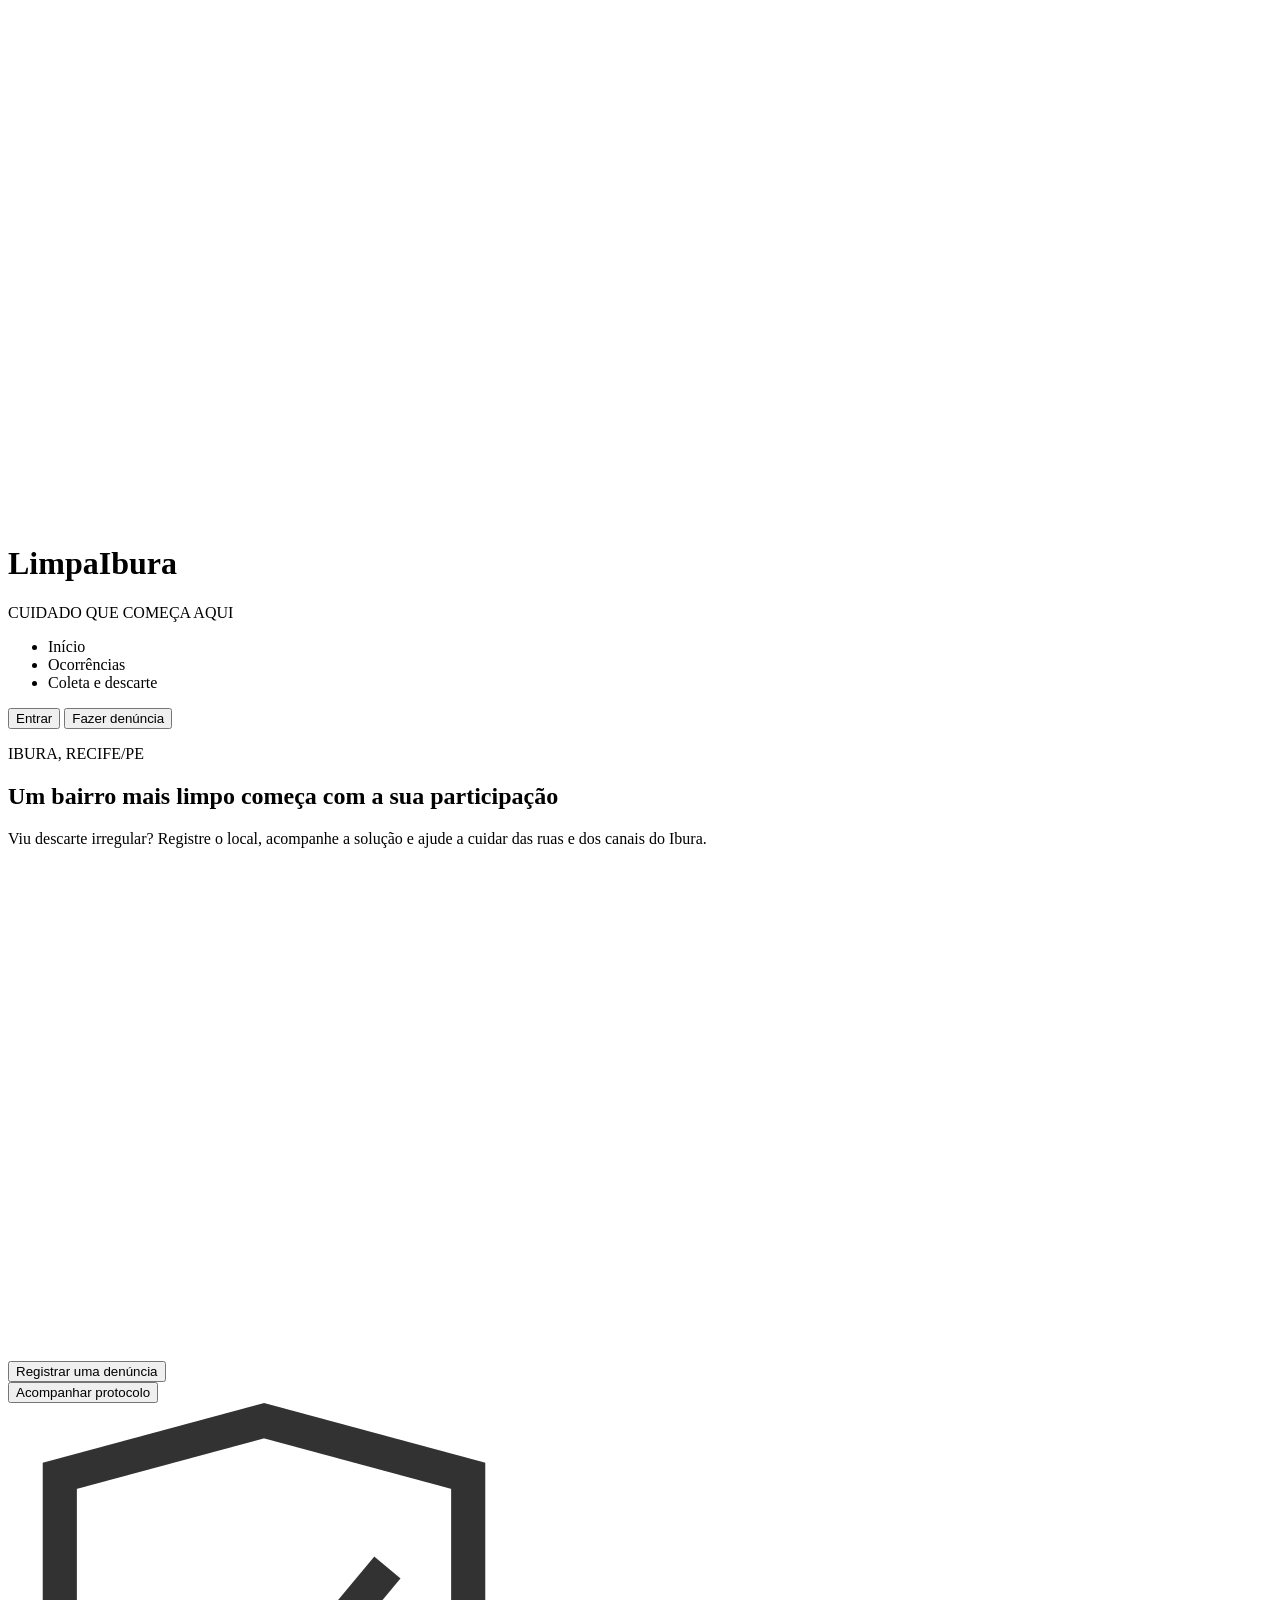
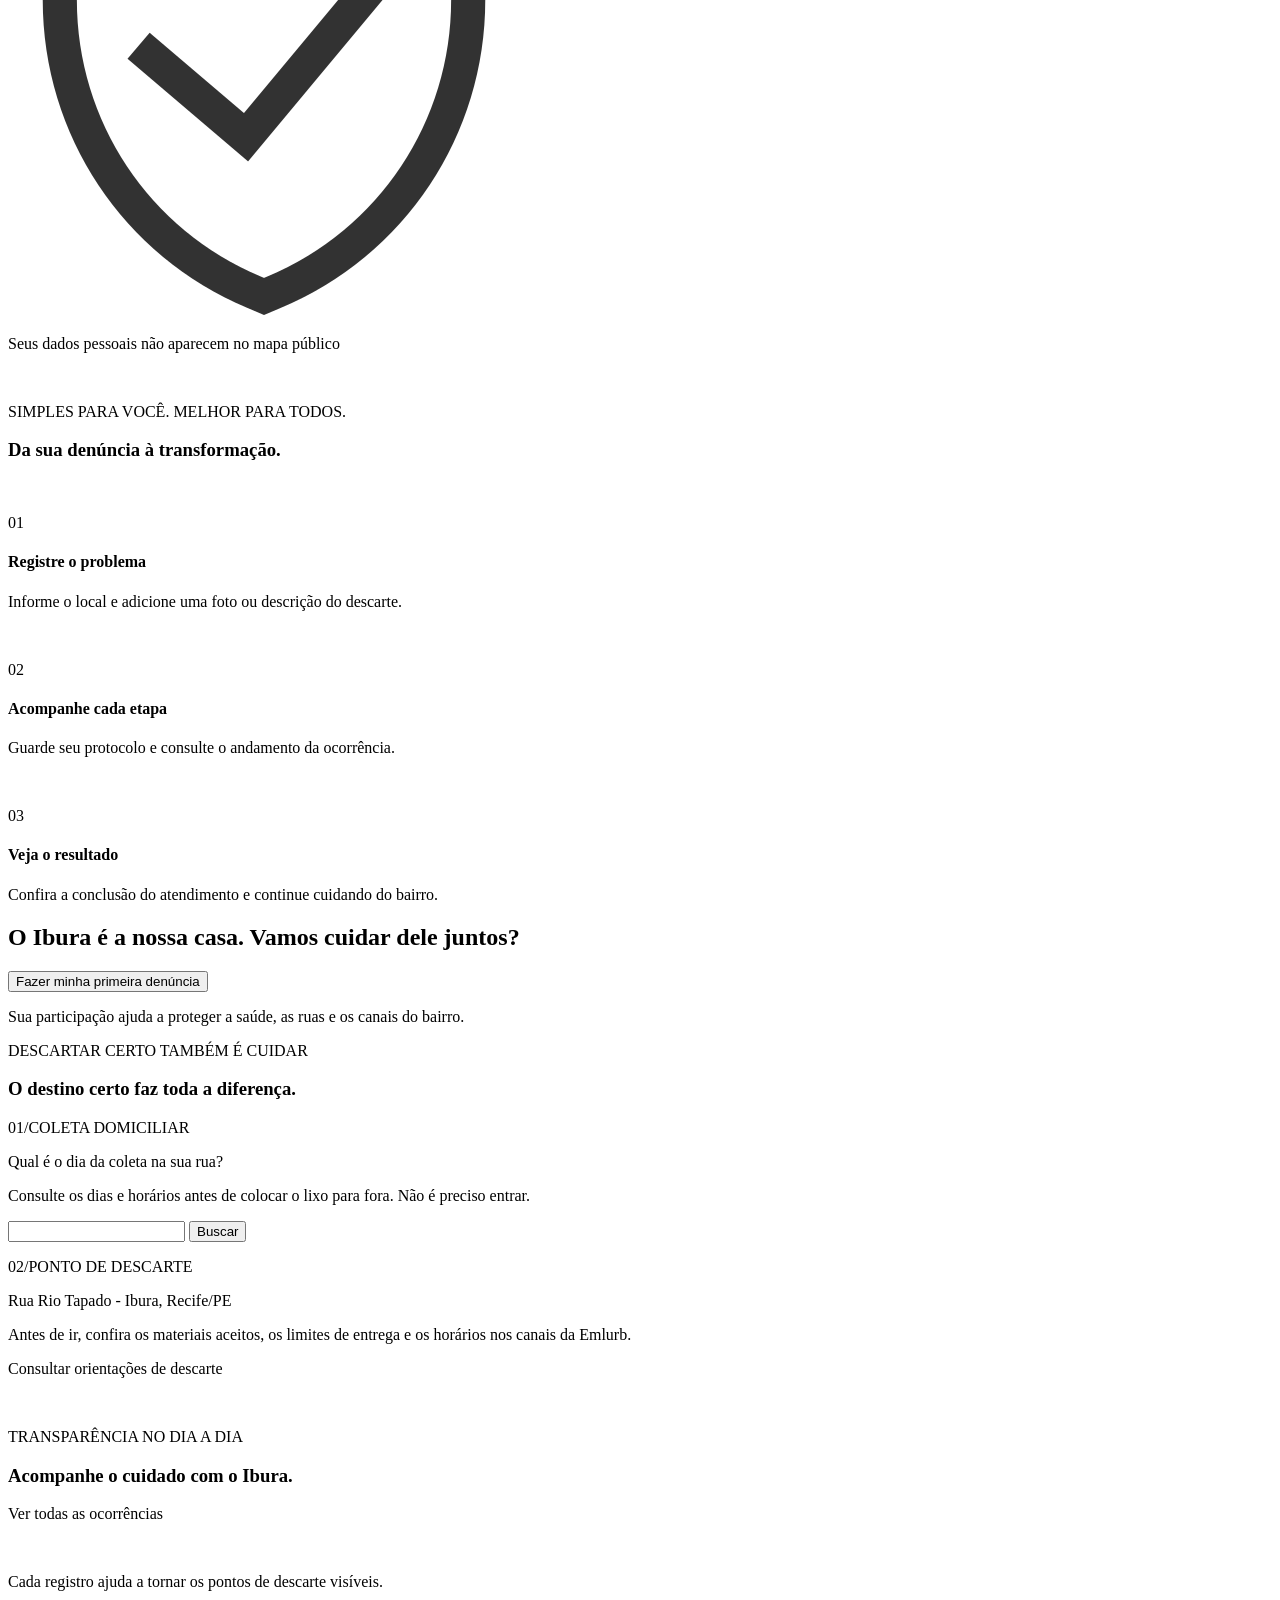
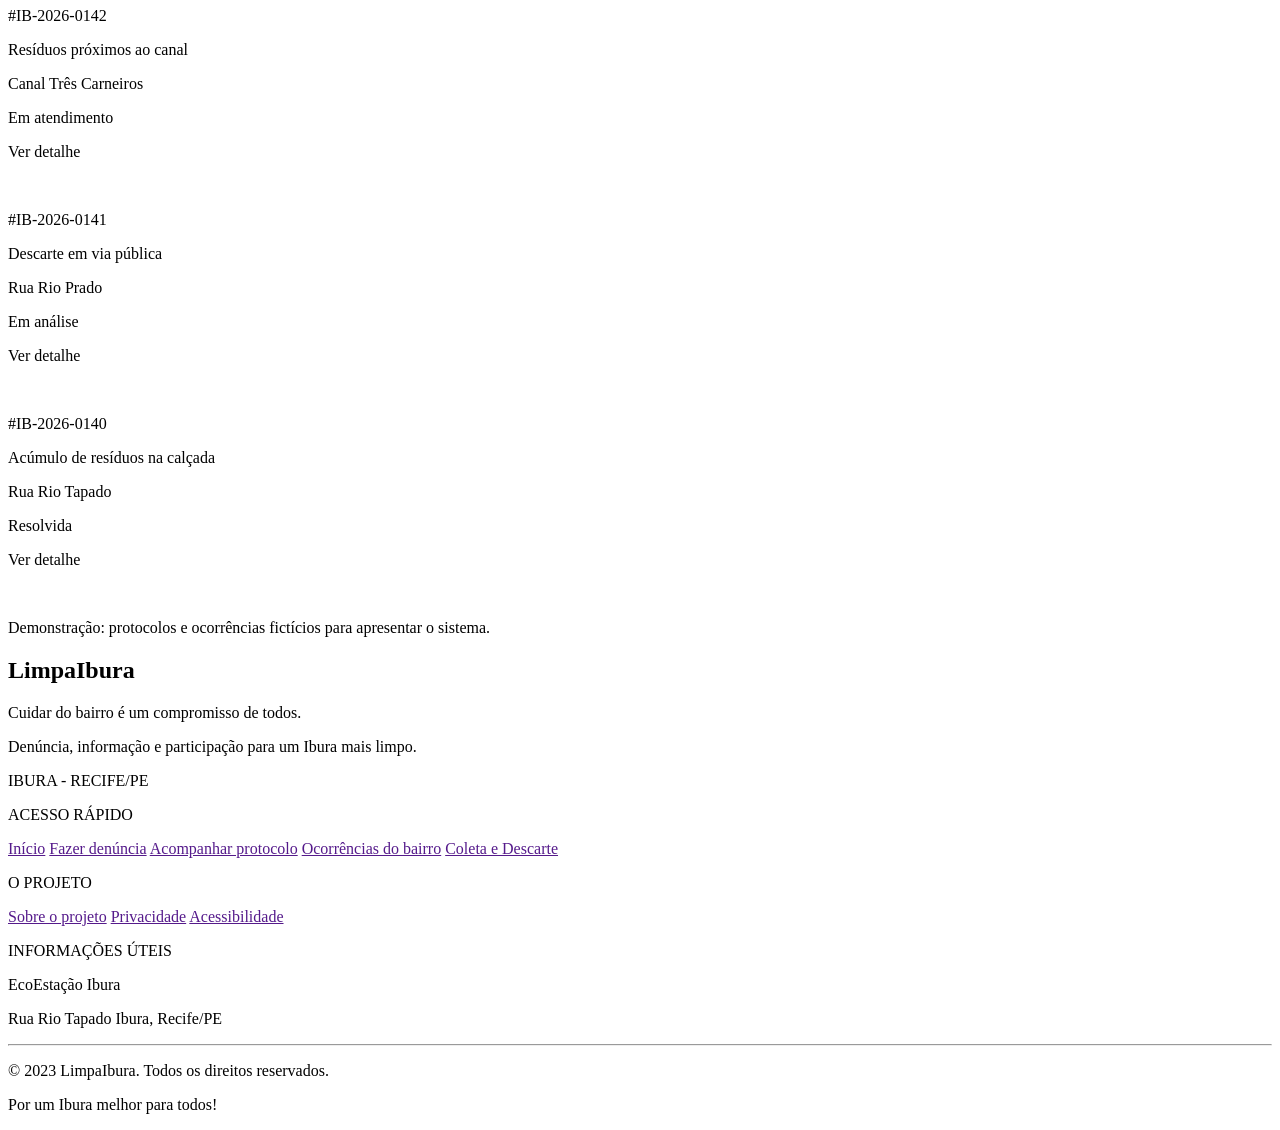
==== LINGUAGEM DE MARCAÇÂO E FORMATAÇÃO/index.html @ 53f588e0 "estrutura completa no html" ====
<!DOCTYPE html>
<html lang="pt-br">
<head>
    <meta charset="UTF-8">
    <meta name="viewport" content="width=device-width, initial-scale=1.0">
    <title>Document</title>
</head>
<body>
    <header>
        <div class="g-01_header">
            <div class="g-01_header-icon">
                <img src="img/icon_local.png">
            </div>
            <div class="g-01_header-text">
                <h1>LimpaIbura</h1>
                <p>CUIDADO QUE COMEÇA AQUI</p>
            </div>
        </div>

        <nav>
            <ul class="g-02_header">
                <li class="g-02_header-navegacao"><a href="index.html"></a>Início</li>
                <li class="g-02_header-navegacao"><a href="ocorrencias.html"></a>Ocorrências</li>
                <li class="g-02_header-navegacao"><a href="coleta_e_descarte.html"></a>Coleta e descarte</li>
            </ul>
        </nav>

        <div class="g-03_header-botao">
            <button class="g-03_header-botao-entrar" type="button">Entrar</button>
            <button class="g-03_header-botao-fazerdenuncia" type="button">Fazer denúncia</button>
        </div>
    </header>

    <main>
        <section>
            <div>
                <p>IBURA, RECIFE/PE</p>
                <h1>Um bairro mais limpo começa com a sua participação</h1>
                <p>Viu descarte irregular? Registre o local, acompanhe a solução e ajude a cuidar das ruas e dos canais do Ibura.</p>
                <div>
                    <div>
                        <button type="button">Registrar uma denúncia</button>
                        <img src="img/icon_seta-direita.png">
                    </div>
                    <button type="button">Acompanhar protocolo</button>
                </div>
                <div>
                    <img src="img/icon_seguranca.png">
                    <p>Seus dados pessoais não aparecem no mapa público</p>
                </div>
            </div>
            <img src="" alt="">
        </section>

        <section>
            <p>SIMPLES PARA VOCÊ. MELHOR PARA TODOS.</p>
            <h3>Da sua denúncia à transformação.</h3>
            <div>
                <div>
                    <div>
                        <div><img src="" ></div>
                        <p>01</p>
                    </div>
                    <h4>Registre o problema</h4>
                    <p>Informe o local e adicione uma foto ou descrição do descarte.</p>
                </div>
                <div>
                    <div>
                        <div><img src="" ></div>
                        <p>02</p>
                    </div>
                    <h4>Acompanhe cada etapa</h4>
                    <p>Guarde seu protocolo e consulte o andamento da ocorrência.</p>
                </div>
                <div>
                    <div>
                        <div><img src="" ></div>
                        <p>03</p>
                    </div>
                    <h4>Veja o resultado</h4>
                    <p>Confira a conclusão do atendimento e continue cuidando do bairro.</p>
                </div>
            </div>
        </section>

        <section>
            <div>
                <h1>O Ibura é a nossa casa. Vamos cuidar dele juntos?</h1>
                <div>
                    <button type="button">Fazer minha primeira denúncia</button>
                    <img src="">
                </div>
            </div>
            <p>Sua participação ajuda a proteger a saúde, as ruas e os canais do bairro.</p>
        </section>

        <section>
            <p>DESCARTAR CERTO TAMBÉM É CUIDAR</p>
            <h3>O destino certo faz toda a diferença.</h3>
            <div>
                <div>
                    <p>01/COLETA DOMICILIAR</p>
                    <p>Qual é o dia da coleta na sua rua?</p>
                    <p>Consulte os dias e horários antes de colocar o lixo para fora. Não é preciso entrar.</p>
                    <div>
                        <input type="search">
                        <button type="button">Buscar</button>
                    </div>
                </div>
                <div>
                    <p>02/PONTO DE DESCARTE</p>
                    <p>Rua Rio Tapado - Ibura, Recife/PE</p>
                    <p>Antes de ir, confira os materiais aceitos, os limites de entrega e os horários nos canais da Emlurb.</p>
                    <div>
                        <p>Consultar orientações de descarte</p>
                        <img src="">
                    </div>
                </div>
            </div>
        </section>

        <section>
            <p>TRANSPARÊNCIA NO DIA A DIA</p>
            <div>
                <h3>Acompanhe o cuidado com o Ibura.</h3>
                <div>
                    <p>Ver todas as ocorrências</p>
                    <img src="">
                </div>
            </div>
            <p>Cada registro ajuda a tornar os pontos de descarte visíveis.</p>
            <div>
                <p>#IB-2026-0142</p>
                <p>Resíduos próximos ao canal</p>
                <p>Canal Três Carneiros</p>
                <div>
                    <p>Em atendimento</p>
                    <div>
                        <p>Ver detalhe</p>
                        <img src="">
                    </div>
                </div>
            </div>
            <div>
                <p>#IB-2026-0141</p>
                <p>Descarte em via pública</p>
                <p>Rua Rio Prado</p>
                <div>
                    <p>Em análise</p>
                    <div>
                        <p>Ver detalhe</p>
                        <img src="">
                    </div>
                </div>
            </div>
            <div>
                <p>#IB-2026-0140</p>
                <p>Acúmulo de resíduos na calçada</p>
                <p>Rua Rio Tapado</p>
                <div>
                    <p>Resolvida</p>
                    <div>
                        <p>Ver detalhe</p>
                        <img src="">
                    </div>
                </div>
            </div>
            <p>Demonstração: protocolos e ocorrências fictícios para apresentar o sistema.</p>
        </section>

    </main>

    <footer>
        <div>
            <div>
                <h2>LimpaIbura</h2>
                <p>Cuidar do bairro é um compromisso de todos.</p>
                <p>Denúncia, informação e participação para um Ibura mais limpo.</p>
                <p>IBURA - RECIFE/PE</p>
            </div>
            <div>
                <p>ACESSO RÁPIDO</p>
                <a href="">Início</a>
                <a href="">Fazer denúncia</a>
                <a href="">Acompanhar protocolo</a>
                <a href="">Ocorrências do bairro</a>
                <a href="">Coleta e Descarte</a>
            </div>
            <div>
                <p>O PROJETO</p>
                <a href="">Sobre o projeto</a>
                <a href="">Privacidade</a>
                <a href="">Acessibilidade</a>
            </div>
            <div>
                <p>INFORMAÇÕES ÚTEIS</p>
                <p>EcoEstação Ibura</p>
                <p>Rua Rio Tapado Ibura, Recife/PE</p>
            </div>
        </div>
        <hr>
        <div>
            <p>&copy; 2023 LimpaIbura. Todos os direitos reservados.</p>
            <p>Por um Ibura melhor para todos!</p>
        </div>
    </footer>
</body>
</html>
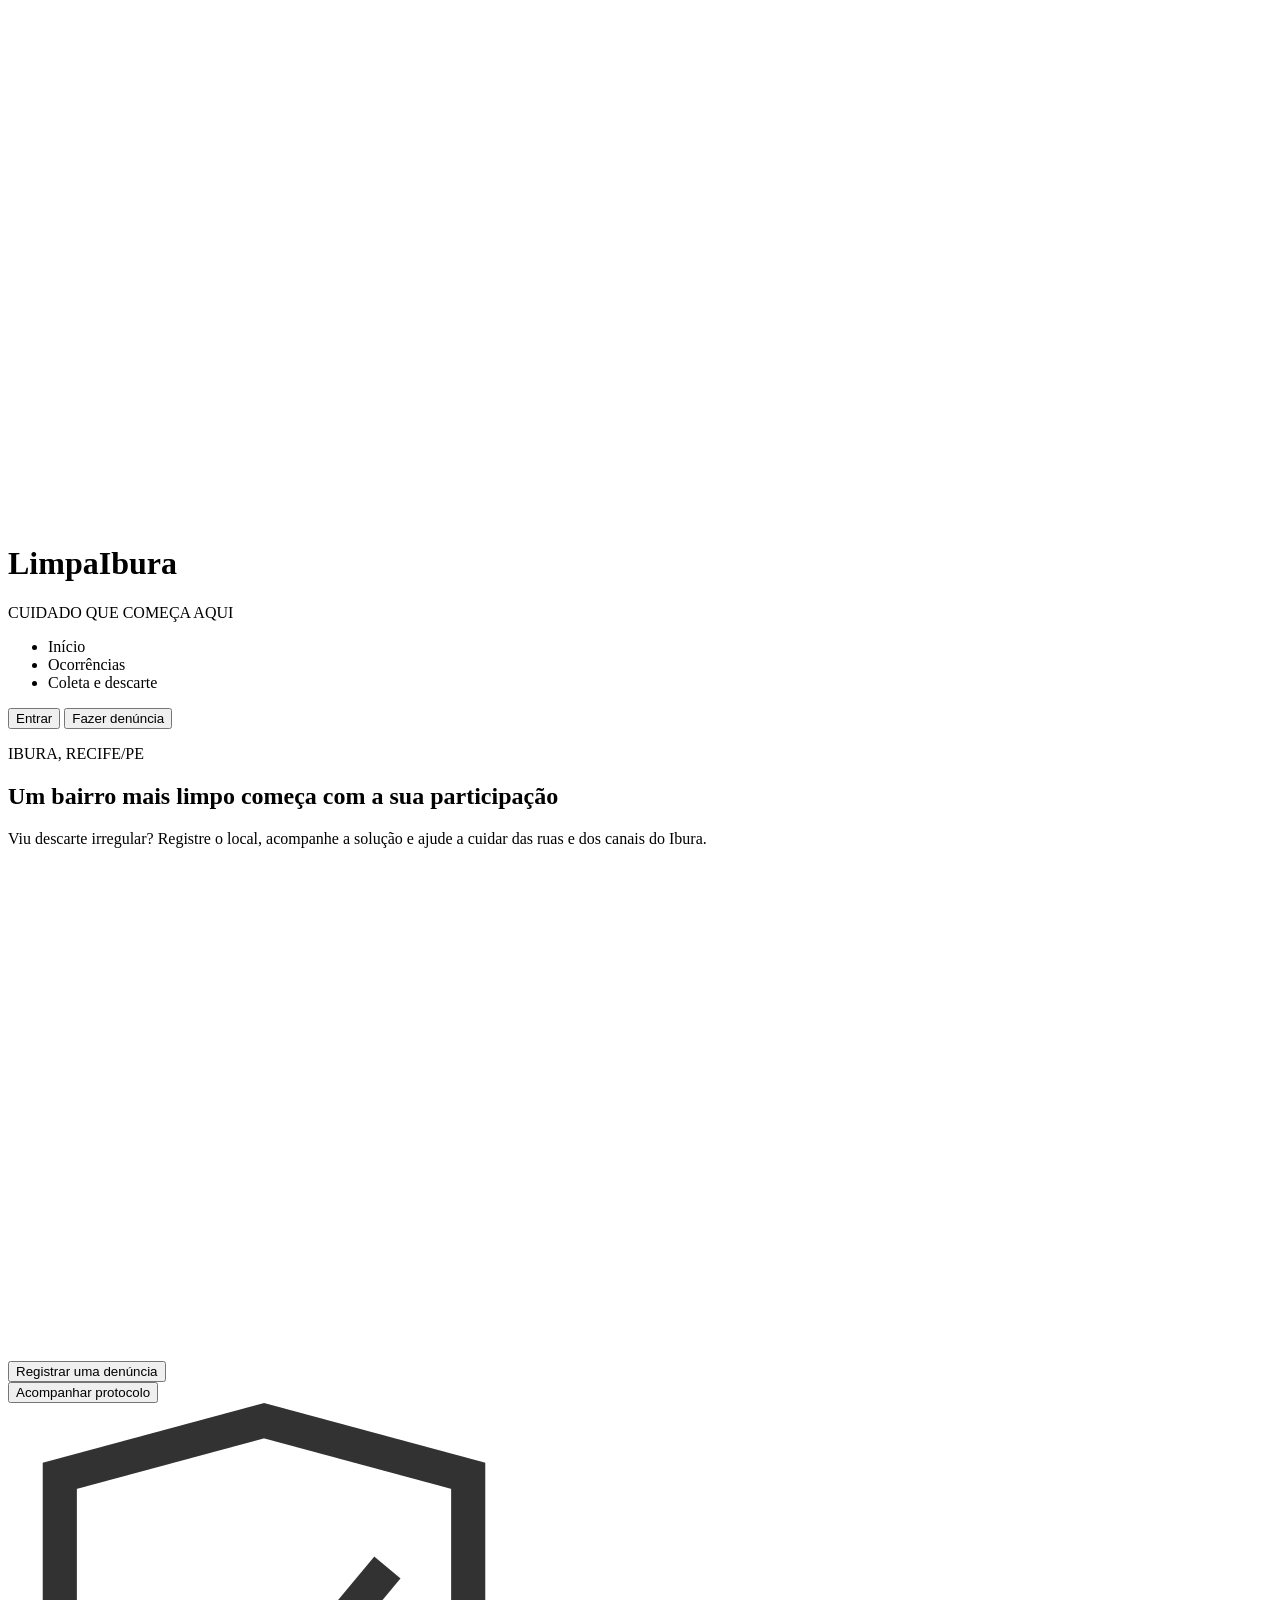
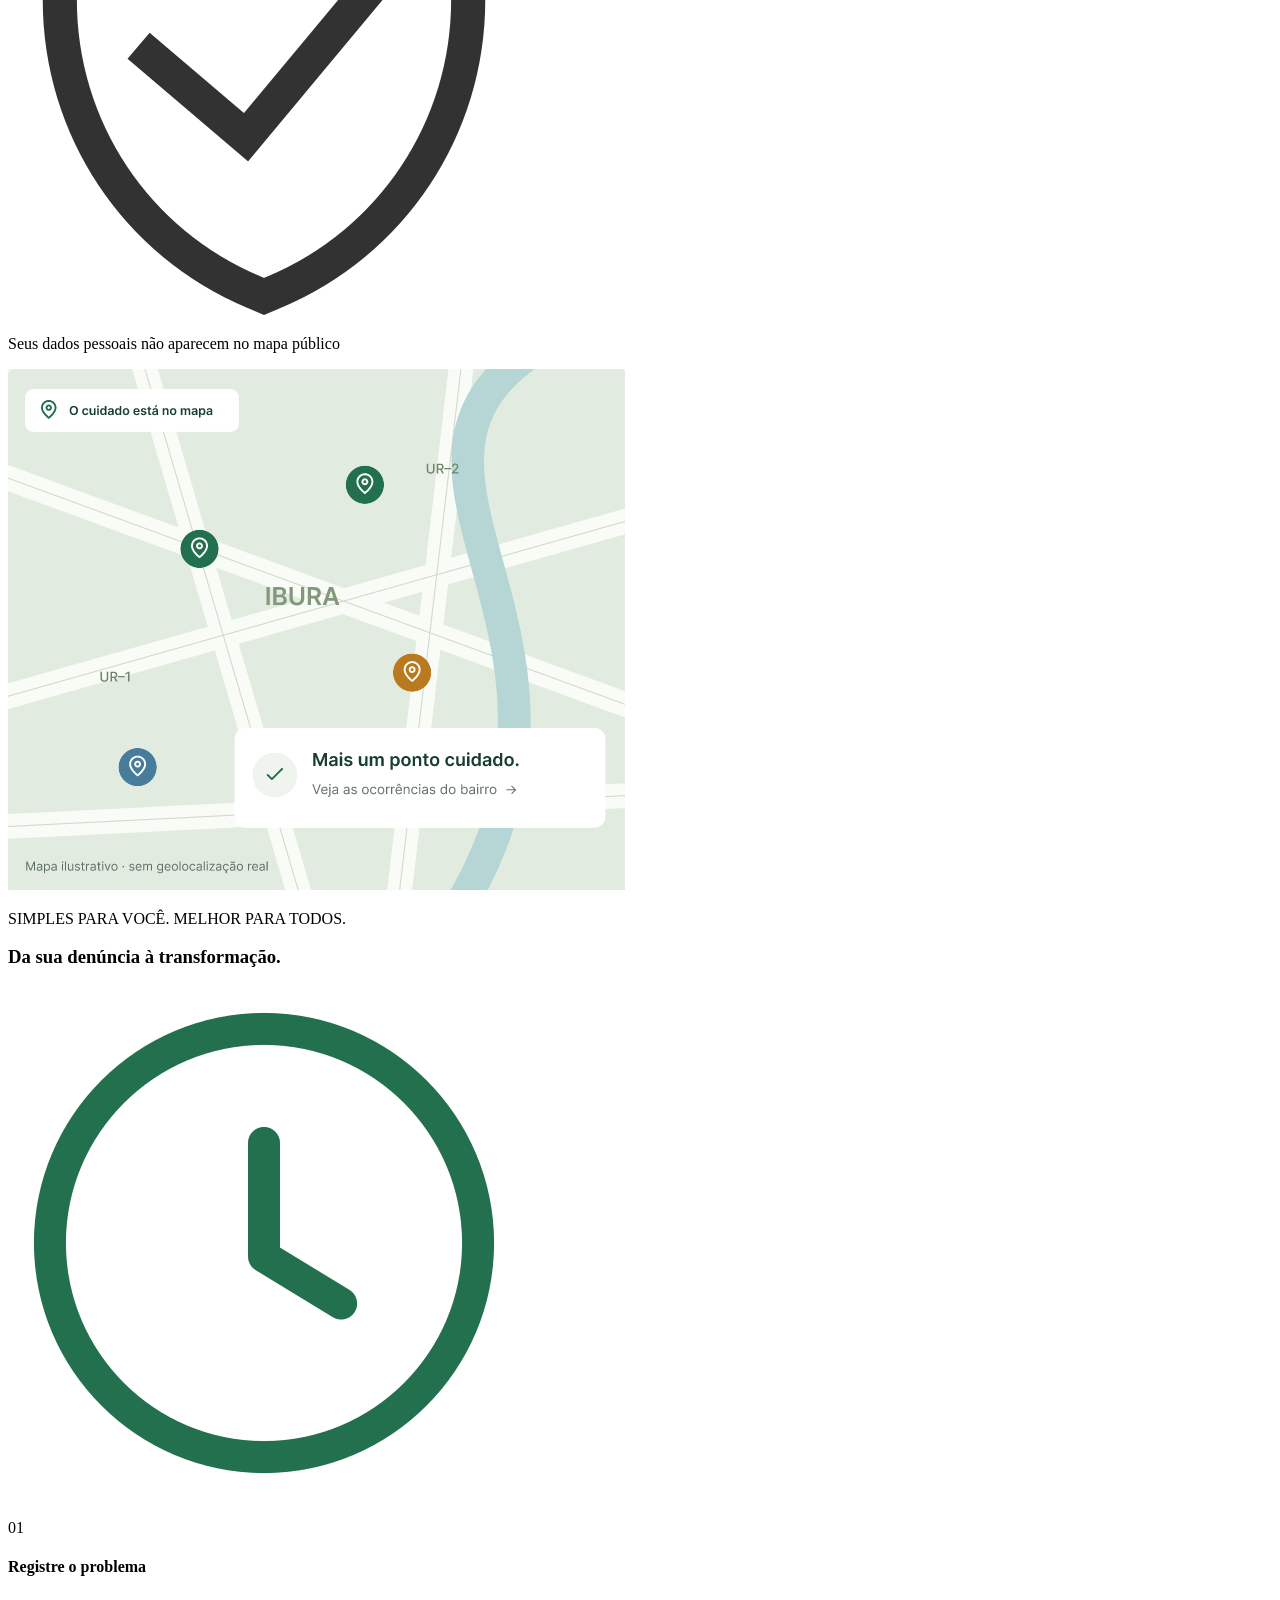
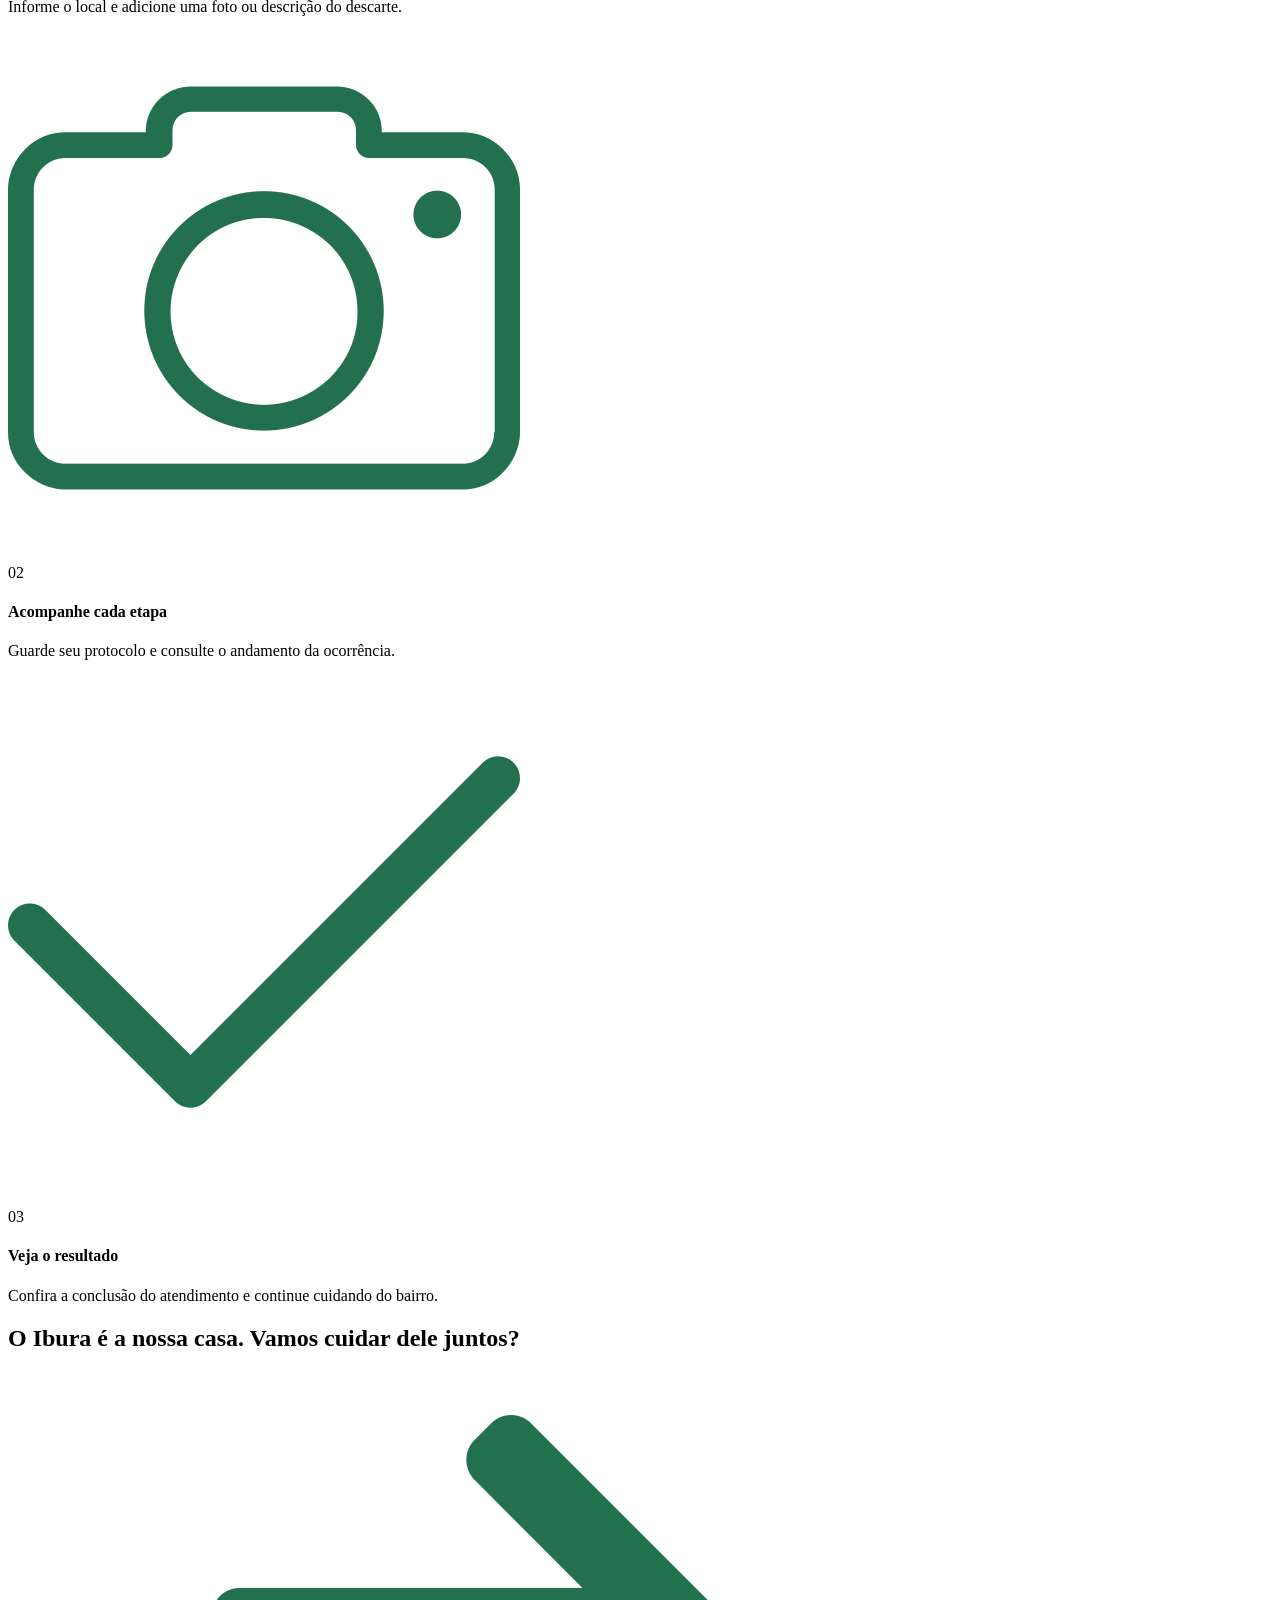
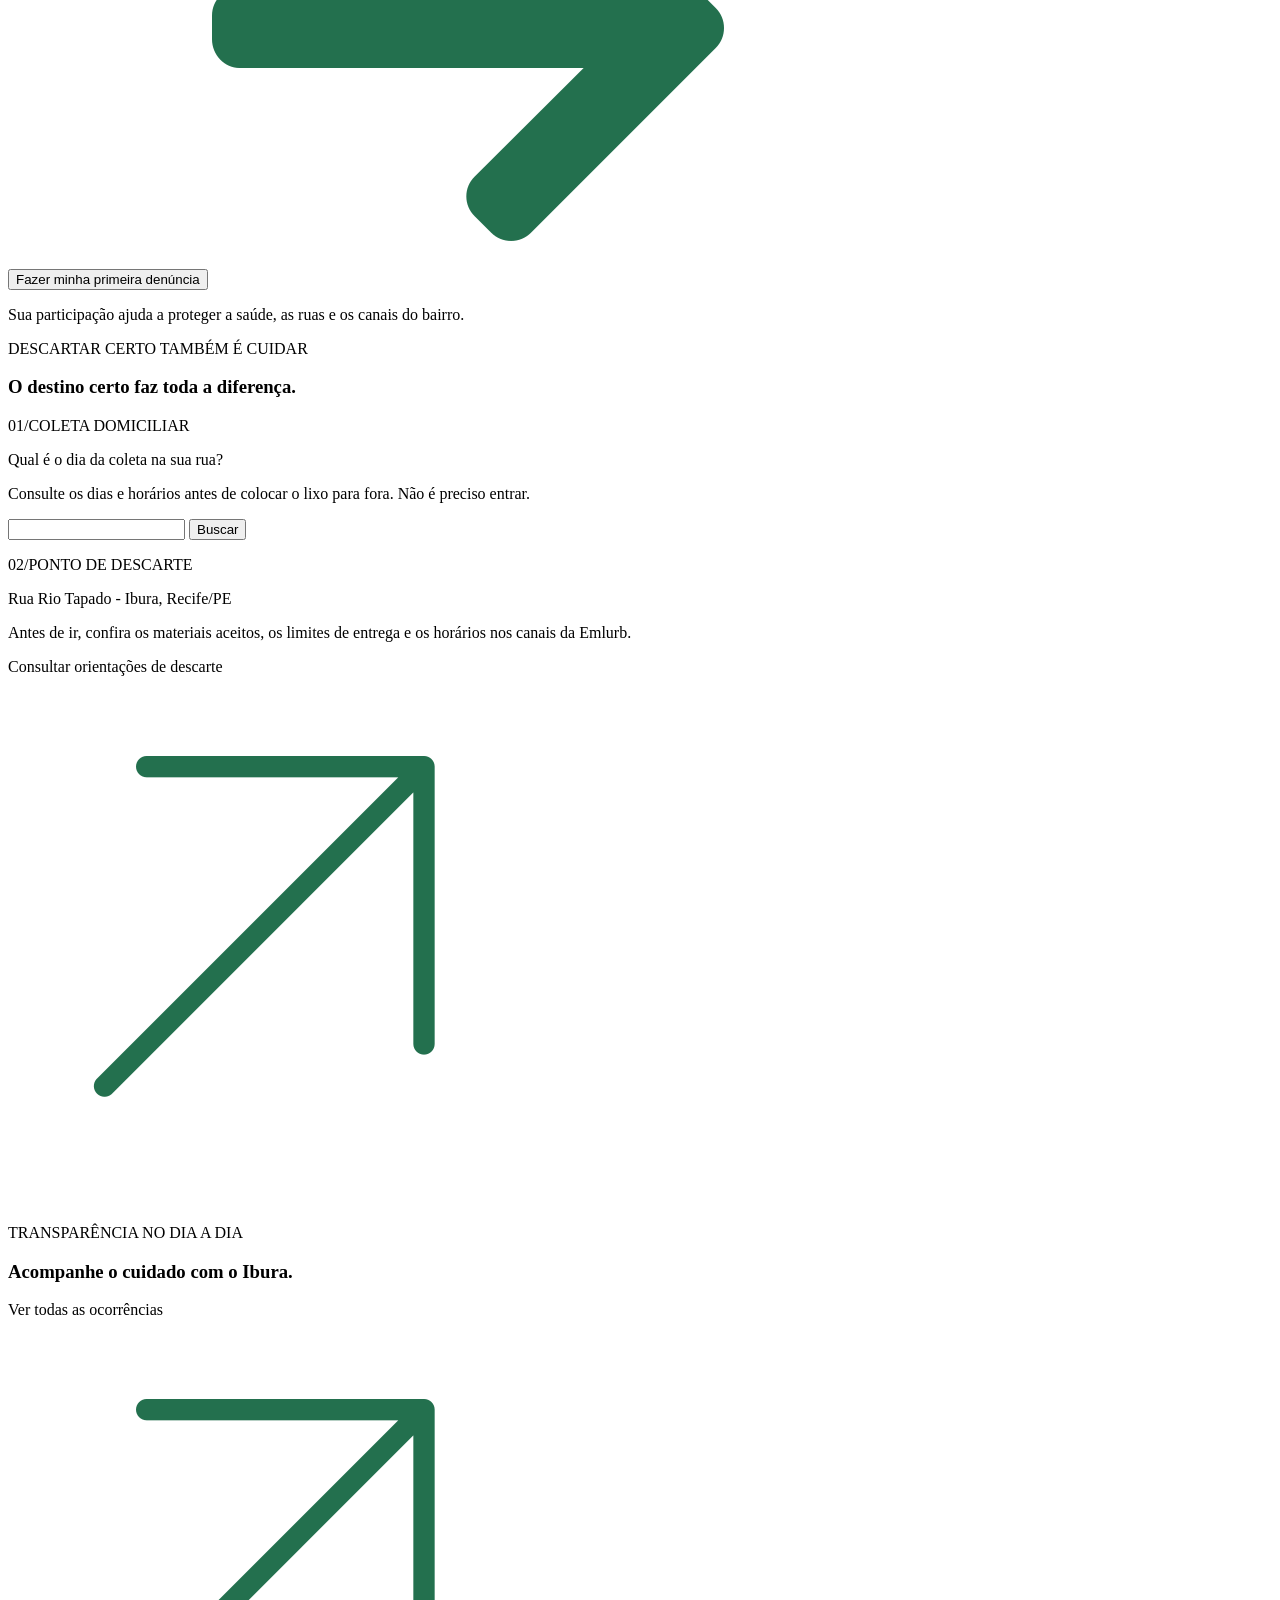
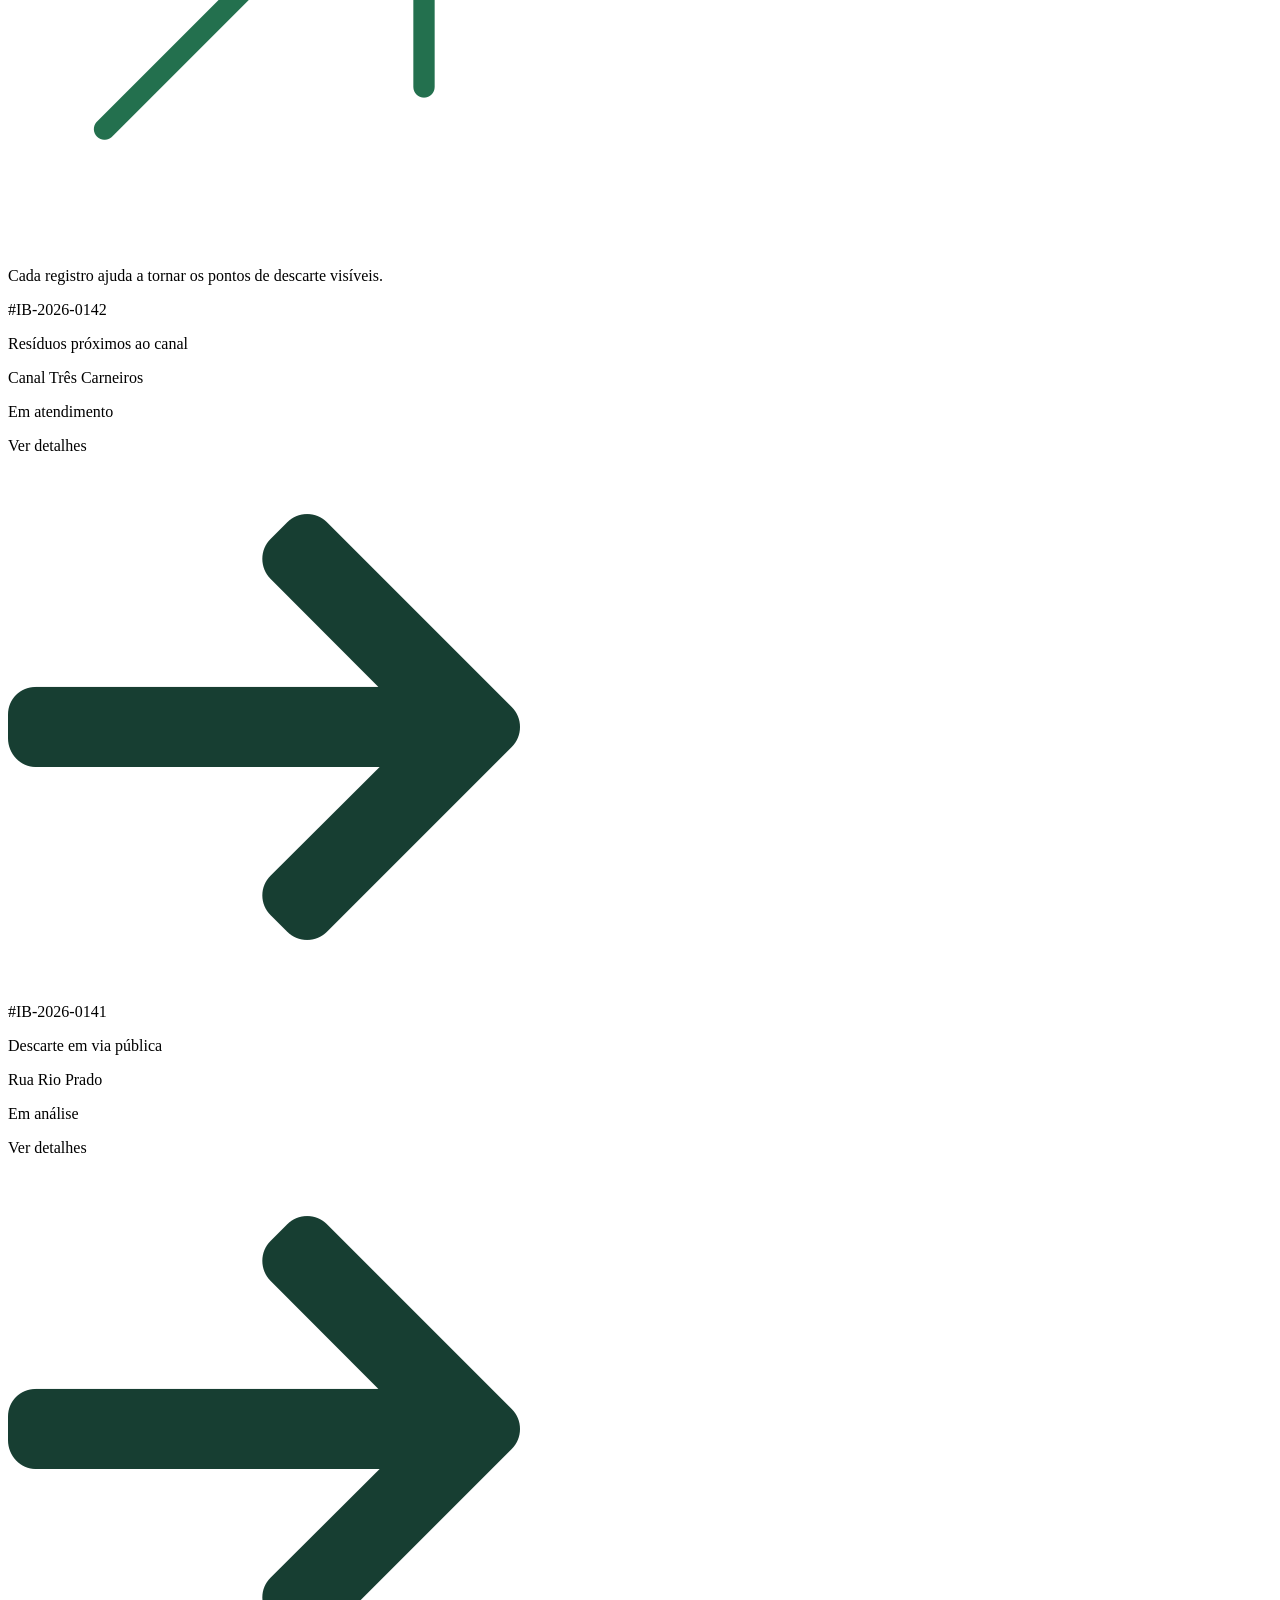
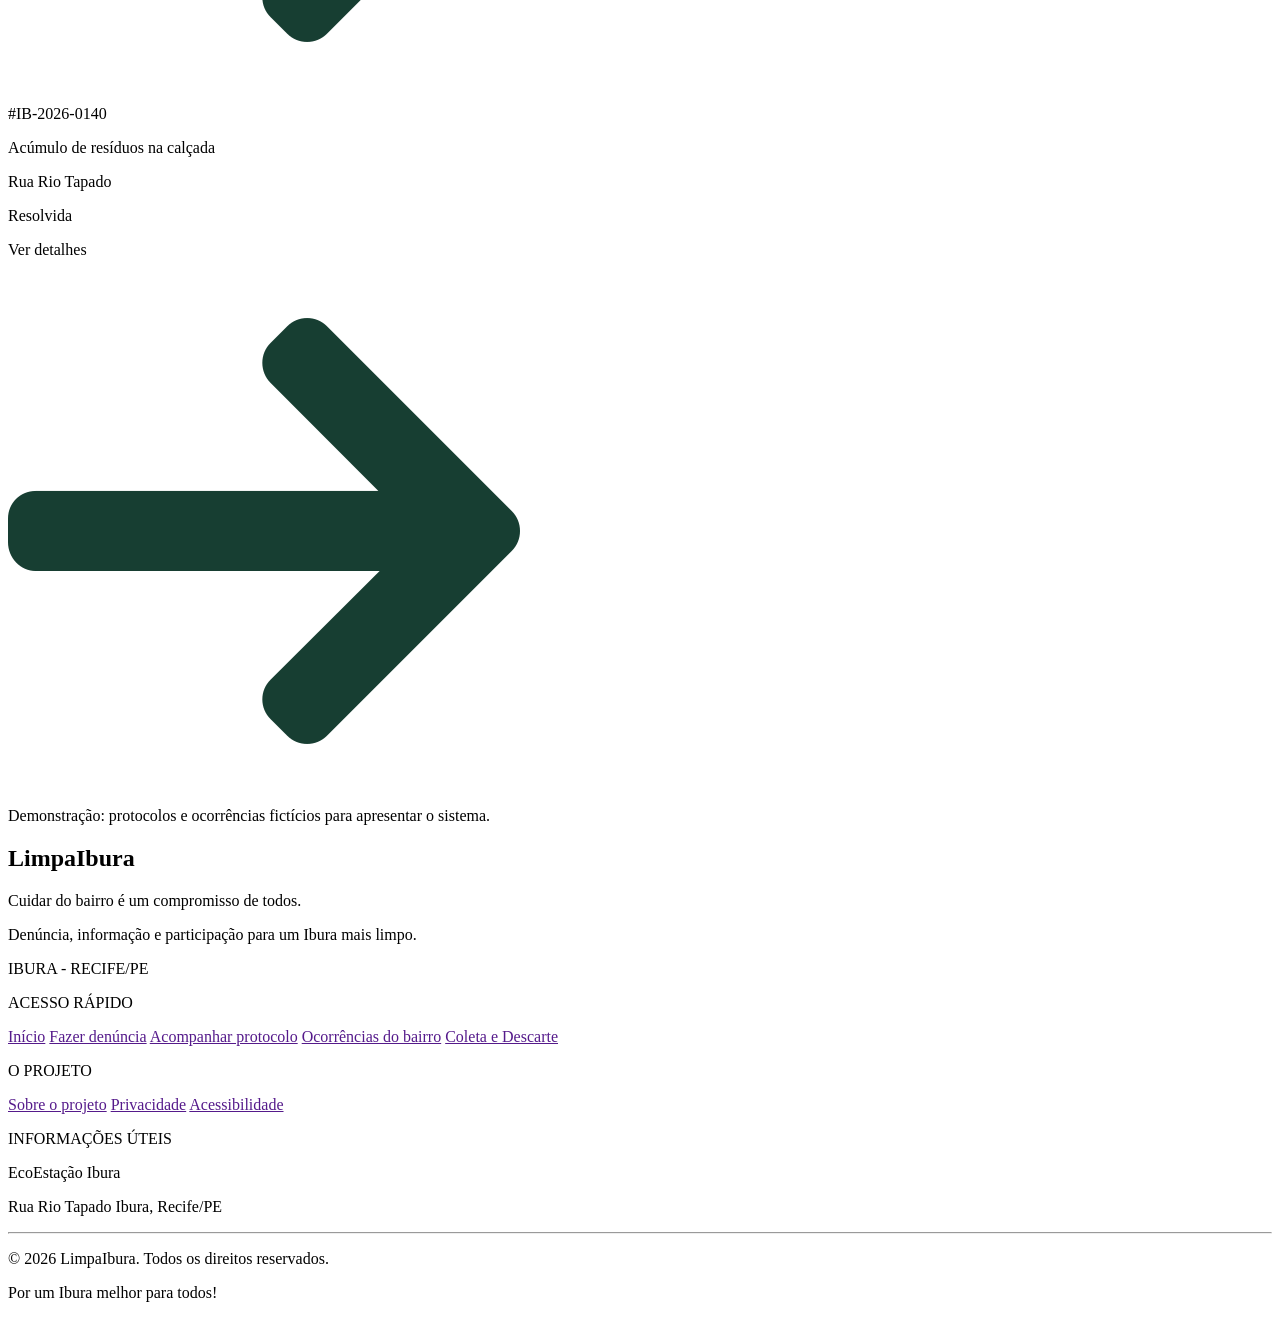
==== commit 4487b6c0: "com a estrutura completa com todas as img" ====
--- a/LINGUAGEM DE MARCAÇÂO E FORMATAÇÃO/index.html
+++ b/LINGUAGEM DE MARCAÇÂO E FORMATAÇÃO/index.html
@@ -49,7 +49,7 @@
                     <p>Seus dados pessoais não aparecem no mapa público</p>
                 </div>
             </div>
-            <img src="" alt="">
+            <img src="img/mapa_01.png">
         </section>
 
         <section>
@@ -58,7 +58,7 @@
             <div>
                 <div>
                     <div>
-                        <div><img src="" ></div>
+                        <div><img src="img/icon.relogio.png" ></div>
                         <p>01</p>
                     </div>
                     <h4>Registre o problema</h4>
@@ -66,7 +66,7 @@
                 </div>
                 <div>
                     <div>
-                        <div><img src="" ></div>
+                        <div><img src="img/icon_camera.png" ></div>
                         <p>02</p>
                     </div>
                     <h4>Acompanhe cada etapa</h4>
@@ -74,7 +74,7 @@
                 </div>
                 <div>
                     <div>
-                        <div><img src="" ></div>
+                        <div><img src="img/icon_certo.png" ></div>
                         <p>03</p>
                     </div>
                     <h4>Veja o resultado</h4>
@@ -88,7 +88,7 @@
                 <h1>O Ibura é a nossa casa. Vamos cuidar dele juntos?</h1>
                 <div>
                     <button type="button">Fazer minha primeira denúncia</button>
-                    <img src="">
+                    <img src="img/icon_seta-direita-verde_escuro.png">
                 </div>
             </div>
             <p>Sua participação ajuda a proteger a saúde, as ruas e os canais do bairro.</p>
@@ -113,7 +113,7 @@
                     <p>Antes de ir, confira os materiais aceitos, os limites de entrega e os horários nos canais da Emlurb.</p>
                     <div>
                         <p>Consultar orientações de descarte</p>
-                        <img src="">
+                        <img src="img/icon_seta-para-cima-direita.png">
                     </div>
                 </div>
             </div>
@@ -125,7 +125,7 @@
                 <h3>Acompanhe o cuidado com o Ibura.</h3>
                 <div>
                     <p>Ver todas as ocorrências</p>
-                    <img src="">
+                    <img src="img/icon_seta-para-cima-direita.png">
                 </div>
             </div>
             <p>Cada registro ajuda a tornar os pontos de descarte visíveis.</p>
@@ -136,8 +136,8 @@
                 <div>
                     <p>Em atendimento</p>
                     <div>
-                        <p>Ver detalhe</p>
-                        <img src="">
+                        <p>Ver detalhes</p>
+                        <img src="img/icon_seta-direita-verde_claro.png">
                     </div>
                 </div>
             </div>
@@ -148,8 +148,8 @@
                 <div>
                     <p>Em análise</p>
                     <div>
-                        <p>Ver detalhe</p>
-                        <img src="">
+                        <p>Ver detalhes</p>
+                        <img src="img/icon_seta-direita-verde_claro.png">
                     </div>
                 </div>
             </div>
@@ -160,8 +160,8 @@
                 <div>
                     <p>Resolvida</p>
                     <div>
-                        <p>Ver detalhe</p>
-                        <img src="">
+                        <p>Ver detalhes</p>
+                        <img src="img/icon_seta-direita-verde_claro.png">
                     </div>
                 </div>
             </div>
@@ -200,7 +200,7 @@
         </div>
         <hr>
         <div>
-            <p>&copy; 2023 LimpaIbura. Todos os direitos reservados.</p>
+            <p>&copy; 2026 LimpaIbura. Todos os direitos reservados.</p>
             <p>Por um Ibura melhor para todos!</p>
         </div>
     </footer>
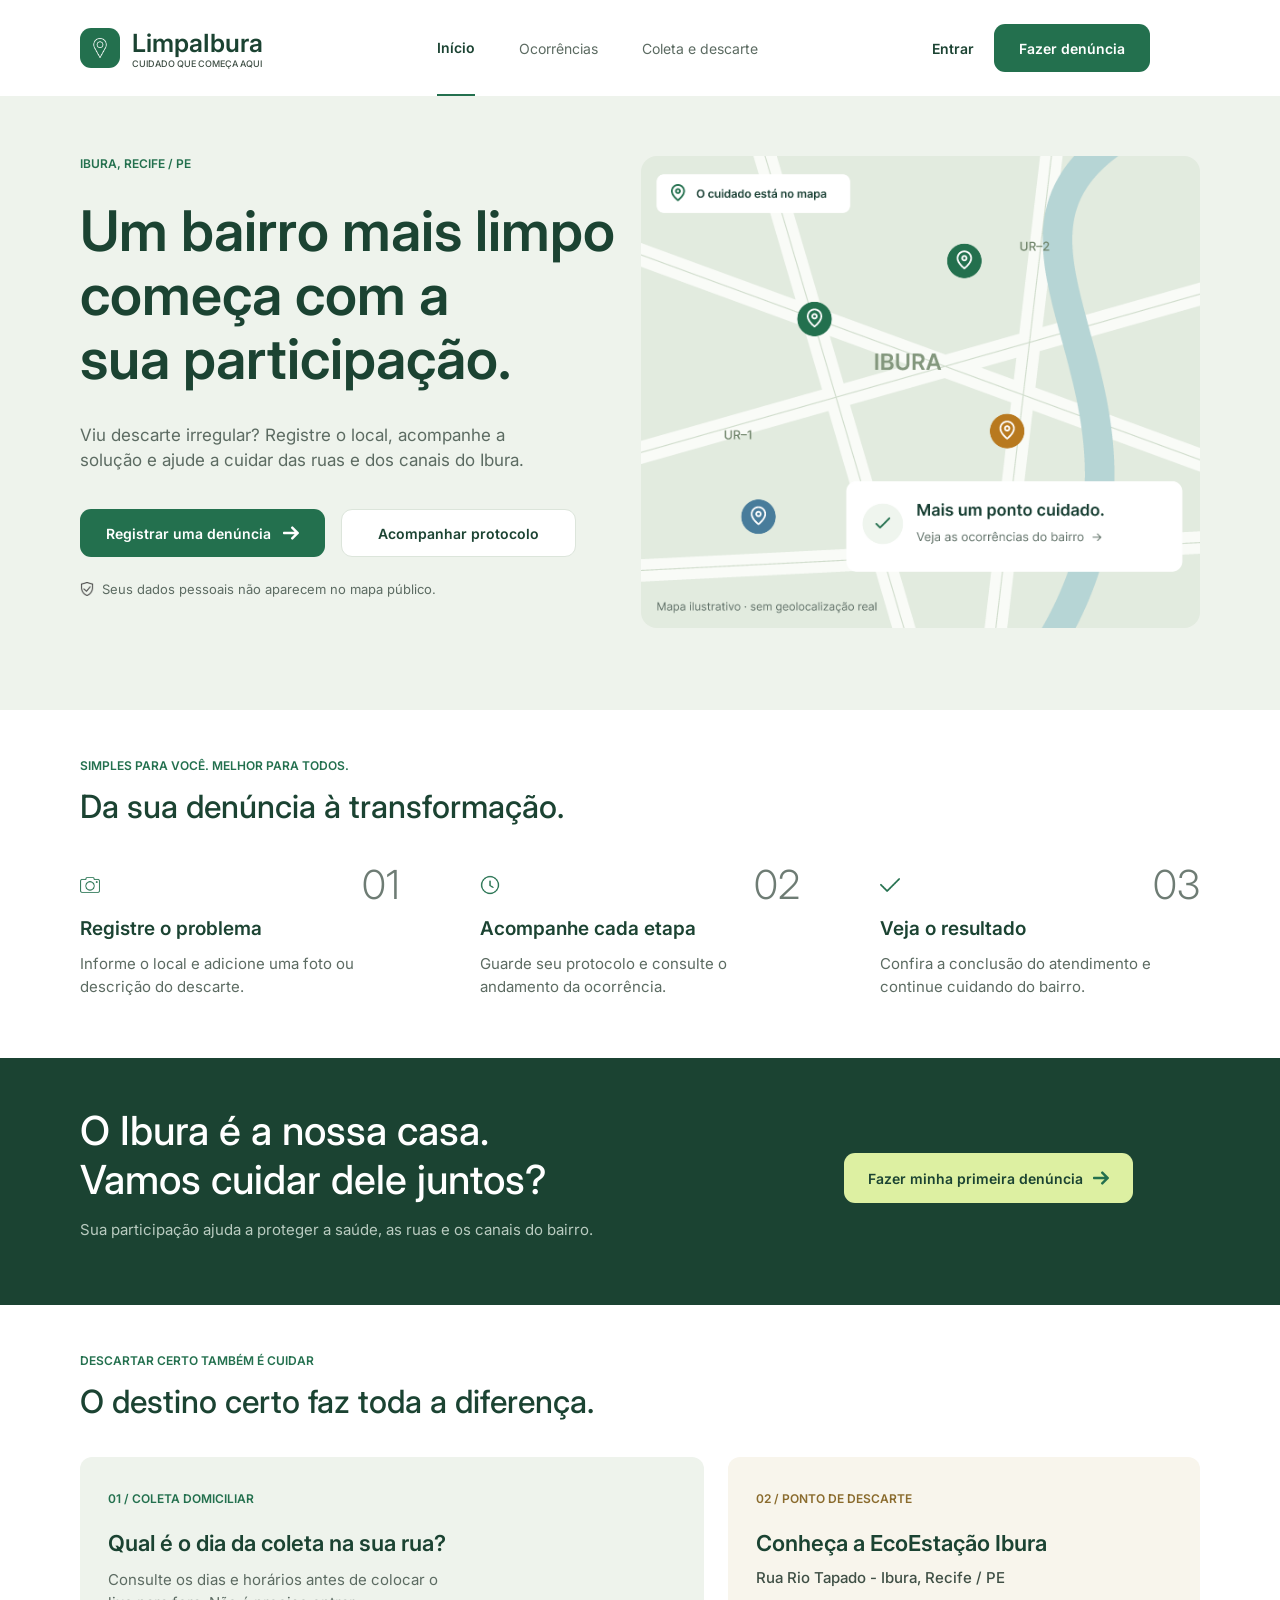
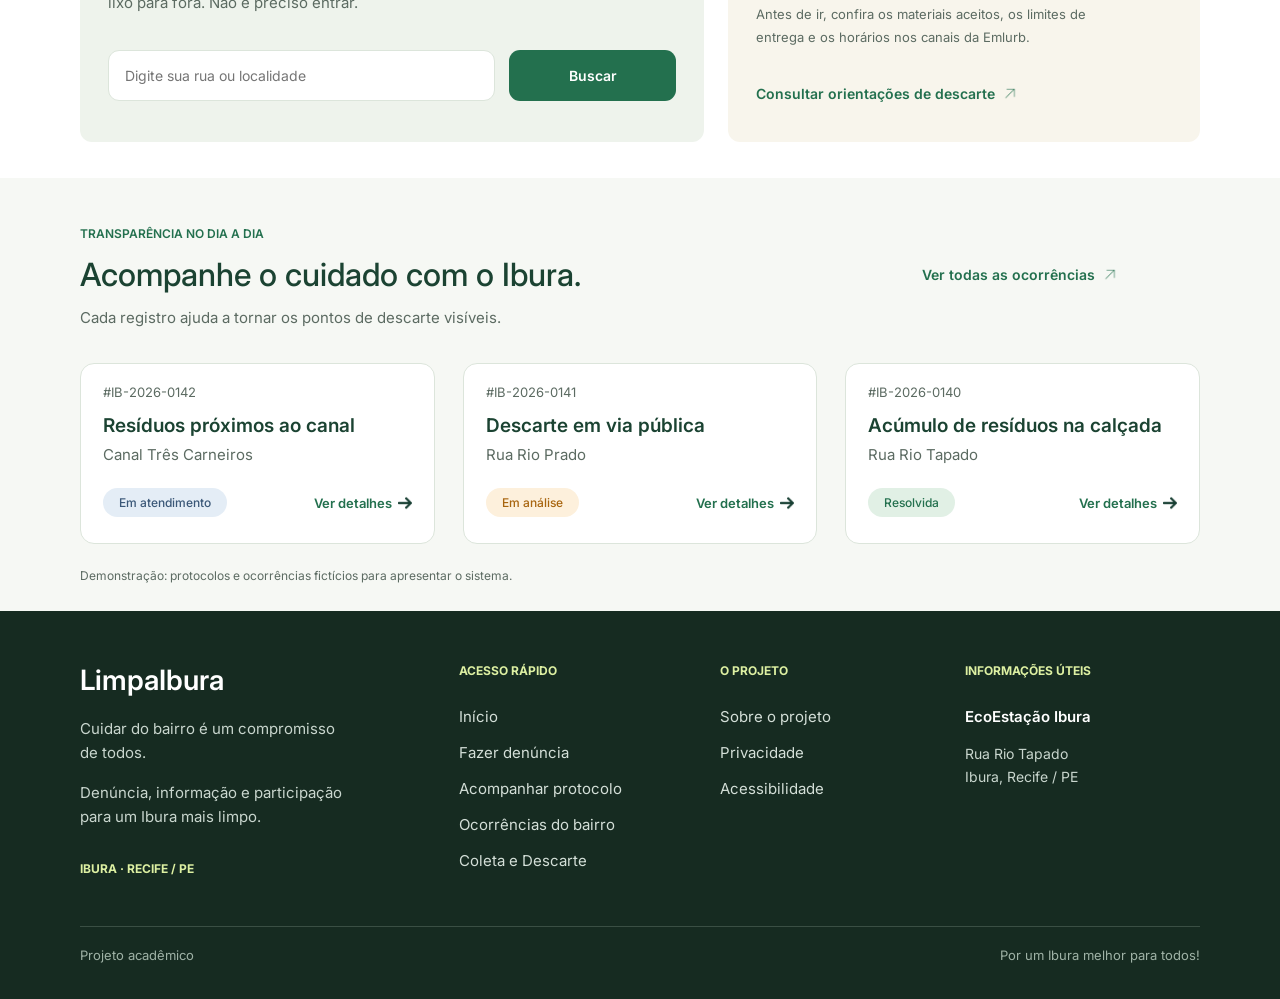
==== commit 244807a5: "parte home finalizada(Html e CSS completo)" ====
--- a/LINGUAGEM DE MARCAÇÂO E FORMATAÇÃO/index.html
+++ b/LINGUAGEM DE MARCAÇÂO E FORMATAÇÃO/index.html
@@ -3,25 +3,29 @@
 <head>
     <meta charset="UTF-8">
     <meta name="viewport" content="width=device-width, initial-scale=1.0">
-    <title>Document</title>
+    <link rel="preconnect" href="https://fonts.googleapis.com">
+    <link rel="preconnect" href="https://fonts.gstatic.com" crossorigin>
+    <link href="https://fonts.googleapis.com/css2?family=Inter:wght@300;400;500;600;700&display=swap" rel="stylesheet">
+    <link rel="stylesheet" href="css/style.css">
+    <title>LimpaIbura - Início</title>
 </head>
 <body>
     <header>
         <div class="g-01_header">
             <div class="g-01_header-icon">
-                <img src="img/icon_local.png">
+                <img class="g-01_header-icon-img" src="img/icon_local.png" alt="">
             </div>
             <div class="g-01_header-text">
-                <h1>LimpaIbura</h1>
-                <p>CUIDADO QUE COMEÇA AQUI</p>
+                <h1 class="h1_header-text">LimpaIbura</h1>
+                <p class="p_header-text">CUIDADO QUE COMEÇA AQUI</p>
             </div>
         </div>
 
         <nav>
             <ul class="g-02_header">
-                <li class="g-02_header-navegacao"><a href="index.html"></a>Início</li>
-                <li class="g-02_header-navegacao"><a href="ocorrencias.html"></a>Ocorrências</li>
-                <li class="g-02_header-navegacao"><a href="coleta_e_descarte.html"></a>Coleta e descarte</li>
+                <li class="g-02_header-navegacao-ativo"><a href="index.html">Início</a></li>
+                <li class="g-02_header-navegacao"><a href="ocorrencias.html">Ocorrências</a></li>
+                <li class="g-02_header-navegacao"><a href="coleta_e_descarte.html">Coleta e descarte</a></li>
             </ul>
         </nav>
 
@@ -32,177 +36,186 @@
     </header>
 
     <main>
-        <section>
-            <div>
-                <p>IBURA, RECIFE/PE</p>
-                <h1>Um bairro mais limpo começa com a sua participação</h1>
-                <p>Viu descarte irregular? Registre o local, acompanhe a solução e ajude a cuidar das ruas e dos canais do Ibura.</p>
-                <div>
-                    <div>
-                        <button type="button">Registrar uma denúncia</button>
-                        <img src="img/icon_seta-direita.png">
-                    </div>
-                    <button type="button">Acompanhar protocolo</button>
-                </div>
-                <div>
-                    <img src="img/icon_seguranca.png">
-                    <p>Seus dados pessoais não aparecem no mapa público</p>
-                </div>
-            </div>
-            <img src="img/mapa_01.png">
-        </section>
-
-        <section>
-            <p>SIMPLES PARA VOCÊ. MELHOR PARA TODOS.</p>
-            <h3>Da sua denúncia à transformação.</h3>
-            <div>
-                <div>
-                    <div>
-                        <div><img src="img/icon.relogio.png" ></div>
-                        <p>01</p>
-                    </div>
-                    <h4>Registre o problema</h4>
-                    <p>Informe o local e adicione uma foto ou descrição do descarte.</p>
-                </div>
-                <div>
-                    <div>
-                        <div><img src="img/icon_camera.png" ></div>
-                        <p>02</p>
-                    </div>
-                    <h4>Acompanhe cada etapa</h4>
-                    <p>Guarde seu protocolo e consulte o andamento da ocorrência.</p>
-                </div>
-                <div>
-                    <div>
-                        <div><img src="img/icon_certo.png" ></div>
-                        <p>03</p>
-                    </div>
-                    <h4>Veja o resultado</h4>
-                    <p>Confira a conclusão do atendimento e continue cuidando do bairro.</p>
-                </div>
-            </div>
-        </section>
-
-        <section>
-            <div>
-                <h1>O Ibura é a nossa casa. Vamos cuidar dele juntos?</h1>
-                <div>
-                    <button type="button">Fazer minha primeira denúncia</button>
-                    <img src="img/icon_seta-direita-verde_escuro.png">
-                </div>
-            </div>
-            <p>Sua participação ajuda a proteger a saúde, as ruas e os canais do bairro.</p>
-        </section>
-
-        <section>
-            <p>DESCARTAR CERTO TAMBÉM É CUIDAR</p>
-            <h3>O destino certo faz toda a diferença.</h3>
-            <div>
-                <div>
-                    <p>01/COLETA DOMICILIAR</p>
-                    <p>Qual é o dia da coleta na sua rua?</p>
-                    <p>Consulte os dias e horários antes de colocar o lixo para fora. Não é preciso entrar.</p>
-                    <div>
-                        <input type="search">
-                        <button type="button">Buscar</button>
-                    </div>
-                </div>
-                <div>
-                    <p>02/PONTO DE DESCARTE</p>
-                    <p>Rua Rio Tapado - Ibura, Recife/PE</p>
-                    <p>Antes de ir, confira os materiais aceitos, os limites de entrega e os horários nos canais da Emlurb.</p>
-                    <div>
-                        <p>Consultar orientações de descarte</p>
-                        <img src="img/icon_seta-para-cima-direita.png">
-                    </div>
-                </div>
-            </div>
-        </section>
-
-        <section>
-            <p>TRANSPARÊNCIA NO DIA A DIA</p>
-            <div>
-                <h3>Acompanhe o cuidado com o Ibura.</h3>
-                <div>
-                    <p>Ver todas as ocorrências</p>
-                    <img src="img/icon_seta-para-cima-direita.png">
-                </div>
-            </div>
-            <p>Cada registro ajuda a tornar os pontos de descarte visíveis.</p>
-            <div>
-                <p>#IB-2026-0142</p>
-                <p>Resíduos próximos ao canal</p>
-                <p>Canal Três Carneiros</p>
-                <div>
-                    <p>Em atendimento</p>
-                    <div>
-                        <p>Ver detalhes</p>
-                        <img src="img/icon_seta-direita-verde_claro.png">
-                    </div>
-                </div>
-            </div>
-            <div>
-                <p>#IB-2026-0141</p>
-                <p>Descarte em via pública</p>
-                <p>Rua Rio Prado</p>
-                <div>
-                    <p>Em análise</p>
-                    <div>
-                        <p>Ver detalhes</p>
-                        <img src="img/icon_seta-direita-verde_claro.png">
-                    </div>
-                </div>
-            </div>
-            <div>
-                <p>#IB-2026-0140</p>
-                <p>Acúmulo de resíduos na calçada</p>
-                <p>Rua Rio Tapado</p>
-                <div>
-                    <p>Resolvida</p>
-                    <div>
-                        <p>Ver detalhes</p>
-                        <img src="img/icon_seta-direita-verde_claro.png">
-                    </div>
-                </div>
-            </div>
-            <p>Demonstração: protocolos e ocorrências fictícios para apresentar o sistema.</p>
-        </section>
-
+        <!-- HERO -->
+        <section class="g-04_hero">
+            <div class="g-04_hero-texto">
+                <p class="g-04_hero-eyebrow">IBURA, RECIFE / PE</p>
+                <h1 class="g-04_hero-titulo">Um bairro mais limpo<br>começa com a<br>sua participação.</h1>
+                <p class="g-04_hero-descricao">Viu descarte irregular? Registre o local, acompanhe a solução e ajude a cuidar das ruas e dos canais do Ibura.</p>
+                <div class="g-04_hero-botoes">
+                    <div class="g-04_hero-botao-principal">
+                        <button class="g-04_hero-botao-principal-texto" type="button">Registrar uma denúncia</button>
+                        <img class="g-04_hero-botao-principal-seta" src="img/icon_seta-direita.png" alt="">
+                    </div>
+                    <button class="g-04_hero-botao-secundario" type="button">Acompanhar protocolo</button>
+                </div>
+                <div class="g-04_hero-seguranca">
+                    <img class="g-04_hero-seguranca-img" src="img/icon_seguranca.png" alt="">
+                    <p class="g-04_hero-seguranca-texto">Seus dados pessoais não aparecem no mapa público.</p>
+                </div>
+            </div>
+            <img class="g-04_hero-mapa" src="img/mapa_01.png" alt="Mapa ilustrativo do Ibura">
+        </section>
+
+        <!-- PASSOS -->
+        <section class="g-05_passos">
+            <p class="g-05_passos-eyebrow">SIMPLES PARA VOCÊ. MELHOR PARA TODOS.</p>
+            <h3 class="g-05_passos-titulo">Da sua denúncia à transformação.</h3>
+            <div class="g-05_passos-lista">
+                <div class="g-05_passo">
+                    <div class="g-05_passo-topo">
+                        <div><img class="g-05_passo-icone-img" src="img/icon_camera.png" alt=""></div>
+                        <p class="g-05_passo-numero">01</p>
+                    </div>
+                    <h4 class="g-05_passo-titulo">Registre o problema</h4>
+                    <p class="g-05_passo-texto">Informe o local e adicione uma foto ou descrição do descarte.</p>
+                </div>
+                <div class="g-05_passo">
+                    <div class="g-05_passo-topo">
+                        <div><img class="g-05_passo-icone-img" src="img/icon.relogio.png" alt=""></div>
+                        <p class="g-05_passo-numero">02</p>
+                    </div>
+                    <h4 class="g-05_passo-titulo">Acompanhe cada etapa</h4>
+                    <p class="g-05_passo-texto">Guarde seu protocolo e consulte o andamento da ocorrência.</p>
+                </div>
+                <div class="g-05_passo">
+                    <div class="g-05_passo-topo">
+                        <div><img class="g-05_passo-icone-img" src="img/icon_certo.png" alt=""></div>
+                        <p class="g-05_passo-numero">03</p>
+                    </div>
+                    <h4 class="g-05_passo-titulo">Veja o resultado</h4>
+                    <p class="g-05_passo-texto">Confira a conclusão do atendimento e continue cuidando do bairro.</p>
+                </div>
+            </div>
+        </section>
+
+        <!-- CHAMADA (faixa verde escura) -->
+        <section class="g-06_chamada">
+            <div class="g-06_chamada-topo">
+                <h1 class="g-06_chamada-titulo">O Ibura é a nossa casa.<br>Vamos cuidar dele juntos?</h1>
+                <div class="g-06_chamada-botao">
+                    <button class="g-06_chamada-botao-texto" type="button">Fazer minha primeira denúncia</button>
+                    <img class="g-06_chamada-botao-seta" src="img/icon_seta-direita-verde_escuro.png" alt="">
+                </div>
+            </div>
+            <p class="g-06_chamada-texto">Sua participação ajuda a proteger a saúde, as ruas e os canais do bairro.</p>
+        </section>
+
+        <!-- COLETA E DESCARTE -->
+        <section class="g-07_descarte">
+            <p class="g-07_descarte-eyebrow">DESCARTAR CERTO TAMBÉM É CUIDAR</p>
+            <h3 class="g-07_descarte-titulo">O destino certo faz toda a diferença.</h3>
+            <div class="g-07_descarte-cards">
+                <div class="g-07_card-coleta">
+                    <p class="g-07_card-label">01 / COLETA DOMICILIAR</p>
+                    <p class="g-07_card-titulo">Qual é o dia da coleta na sua rua?</p>
+                    <p class="g-07_card-texto">Consulte os dias e horários antes de colocar o lixo para fora. Não é preciso entrar.</p>
+                    <div class="g-07_card-busca">
+                        <input class="g-07_card-busca-input" type="search" placeholder="Digite sua rua ou localidade">
+                        <button class="g-07_card-busca-botao" type="button">Buscar</button>
+                    </div>
+                </div>
+                <div class="g-07_card-ponto">
+                    <p class="g-07_card-label-ponto">02 / PONTO DE DESCARTE</p>
+                    <p class="g-07_card-titulo">Conheça a EcoEstação Ibura</p>
+                    <p class="g-07_card-endereco">Rua Rio Tapado - Ibura, Recife / PE</p>
+                    <p class="g-07_card-texto-ponto">Antes de ir, confira os materiais aceitos, os limites de entrega e os horários nos canais da Emlurb.</p>
+                    <div class="g-07_card-link">
+                        <p class="g-07_card-link-texto">Consultar orientações de descarte</p>
+                        <img class="g-07_card-link-seta" src="img/icon_seta-para-cima-direita.png" alt="">
+                    </div>
+                </div>
+            </div>
+        </section>
+
+        <!-- OCORRÊNCIAS -->
+        <section class="g-08_ocorrencias">
+            <p class="g-08_ocorrencias-eyebrow">TRANSPARÊNCIA NO DIA A DIA</p>
+            <div class="g-08_ocorrencias-topo">
+                <h3 class="g-08_ocorrencias-titulo">Acompanhe o cuidado com o Ibura.</h3>
+                <div class="g-08_ocorrencias-link">
+                    <p class="g-08_ocorrencias-link-texto">Ver todas as ocorrências</p>
+                    <img class="g-08_ocorrencias-link-seta" src="img/icon_seta-para-cima-direita.png" alt="">
+                </div>
+            </div>
+            <p class="g-08_ocorrencias-texto">Cada registro ajuda a tornar os pontos de descarte visíveis.</p>
+
+            <div class="g-08_ocorrencias-cards">
+                <div class="g-08_ocorrencia">
+                    <p class="g-08_ocorrencia-protocolo">#IB-2026-0142</p>
+                    <p class="g-08_ocorrencia-titulo">Resíduos próximos ao canal</p>
+                    <p class="g-08_ocorrencia-local">Canal Três Carneiros</p>
+                    <div class="g-08_ocorrencia-rodape">
+                        <p class="g-08_status-atendimento">Em atendimento</p>
+                        <div class="g-08_ocorrencia-detalhes">
+                            <p class="g-08_ocorrencia-detalhes-texto">Ver detalhes</p>
+                            <img class="g-08_ocorrencia-detalhes-seta" src="img/icon_seta-direita-verde_claro.png" alt="">
+                        </div>
+                    </div>
+                </div>
+                <div class="g-08_ocorrencia">
+                    <p class="g-08_ocorrencia-protocolo">#IB-2026-0141</p>
+                    <p class="g-08_ocorrencia-titulo">Descarte em via pública</p>
+                    <p class="g-08_ocorrencia-local">Rua Rio Prado</p>
+                    <div class="g-08_ocorrencia-rodape">
+                        <p class="g-08_status-analise">Em análise</p>
+                        <div class="g-08_ocorrencia-detalhes">
+                            <p class="g-08_ocorrencia-detalhes-texto">Ver detalhes</p>
+                            <img class="g-08_ocorrencia-detalhes-seta" src="img/icon_seta-direita-verde_claro.png" alt="">
+                        </div>
+                    </div>
+                </div>
+                <div class="g-08_ocorrencia">
+                    <p class="g-08_ocorrencia-protocolo">#IB-2026-0140</p>
+                    <p class="g-08_ocorrencia-titulo">Acúmulo de resíduos na calçada</p>
+                    <p class="g-08_ocorrencia-local">Rua Rio Tapado</p>
+                    <div class="g-08_ocorrencia-rodape">
+                        <p class="g-08_status-resolvida">Resolvida</p>
+                        <div class="g-08_ocorrencia-detalhes">
+                            <p class="g-08_ocorrencia-detalhes-texto">Ver detalhes</p>
+                            <img class="g-08_ocorrencia-detalhes-seta" src="img/icon_seta-direita-verde_claro.png" alt="">
+                        </div>
+                    </div>
+                </div>
+            </div>
+
+            <p class="g-08_ocorrencias-aviso">Demonstração: protocolos e ocorrências fictícios para apresentar o sistema.</p>
+        </section>
     </main>
 
     <footer>
-        <div>
-            <div>
-                <h2>LimpaIbura</h2>
-                <p>Cuidar do bairro é um compromisso de todos.</p>
-                <p>Denúncia, informação e participação para um Ibura mais limpo.</p>
-                <p>IBURA - RECIFE/PE</p>
-            </div>
-            <div>
-                <p>ACESSO RÁPIDO</p>
-                <a href="">Início</a>
-                <a href="">Fazer denúncia</a>
-                <a href="">Acompanhar protocolo</a>
-                <a href="">Ocorrências do bairro</a>
-                <a href="">Coleta e Descarte</a>
-            </div>
-            <div>
-                <p>O PROJETO</p>
-                <a href="">Sobre o projeto</a>
-                <a href="">Privacidade</a>
-                <a href="">Acessibilidade</a>
-            </div>
-            <div>
-                <p>INFORMAÇÕES ÚTEIS</p>
-                <p>EcoEstação Ibura</p>
-                <p>Rua Rio Tapado Ibura, Recife/PE</p>
-            </div>
-        </div>
-        <hr>
-        <div>
-            <p>&copy; 2026 LimpaIbura. Todos os direitos reservados.</p>
-            <p>Por um Ibura melhor para todos!</p>
+        <div class="g-09_footer-colunas">
+            <div class="g-09_footer-marca">
+                <h2 class="g-09_footer-nome">LimpaIbura</h2>
+                <p class="g-09_footer-texto">Cuidar do bairro é um compromisso<br>de todos.</p>
+                <p class="g-09_footer-texto">Denúncia, informação e participação<br>para um Ibura mais limpo.</p>
+                <p class="g-09_footer-local">IBURA · RECIFE / PE</p>
+            </div>
+            <div class="g-09_footer-coluna-1">
+                <p class="g-09_footer-titulo">ACESSO RÁPIDO</p>
+                <a class="g-09_footer-link" href="index.html">Início</a>
+                <a class="g-09_footer-link" href="#">Fazer denúncia</a>
+                <a class="g-09_footer-link" href="#">Acompanhar protocolo</a>
+                <a class="g-09_footer-link" href="ocorrencias.html">Ocorrências do bairro</a>
+                <a class="g-09_footer-link" href="coleta_e_descarte.html">Coleta e Descarte</a>
+            </div>
+            <div class="g-09_footer-coluna-2">
+                <p class="g-09_footer-titulo">O PROJETO</p>
+                <a class="g-09_footer-link" href="#">Sobre o projeto</a>
+                <a class="g-09_footer-link" href="#">Privacidade</a>
+                <a class="g-09_footer-link" href="#">Acessibilidade</a>
+            </div>
+            <div class="g-09_footer-coluna-3">
+                <p class="g-09_footer-titulo">INFORMAÇÕES ÚTEIS</p>
+                <p class="g-09_footer-destaque">EcoEstação Ibura</p>
+                <p class="g-09_footer-endereco">Rua Rio Tapado<br>Ibura, Recife / PE</p>
+            </div>
+        </div>
+        <hr class="g-09_footer-linha">
+        <div class="g-09_footer-base">
+            <p class="g-09_footer-base-texto">Projeto acadêmico</p>
+            <p class="g-09_footer-base-texto">Por um Ibura melhor para todos!</p>
         </div>
     </footer>
 </body>
-</html>+</html>
--- a/LINGUAGEM DE MARCAÇÂO E FORMATAÇÃO/css/style.css
+++ b/LINGUAGEM DE MARCAÇÂO E FORMATAÇÃO/css/style.css
@@ -0,0 +1,1181 @@
+/* ===== GERAL ===== */
+*{
+    margin: 0;
+    padding: 0;
+    box-sizing: border-box;
+}
+
+body{
+    font-family: 'Inter', sans-serif;
+    color: #1B4332;
+    background-color: #FFFFFF;
+}
+
+a{
+    text-decoration: none;
+    color: inherit;
+}
+
+button, input{
+    font-family: 'Inter', sans-serif;
+}
+
+img{
+    display: block;
+}
+
+/* ===== HEADER ===== */
+header{
+    height: 96px;
+    background-color: #FFFFFF;
+    display: flex;
+    justify-content: space-between;
+    flex-direction: row;
+    padding: 0px 130px 0px 80px;
+}
+
+.g-01_header{
+    display: flex;
+    align-items: center;
+    gap: 12px;
+    width: max-content;
+}
+.g-01_header-icon{
+    background-color: #23704E;
+    border-radius: 11px;
+    width: 40px;
+    height: 40px;
+    display: flex;
+    justify-content: center;
+    align-items: center;
+}
+.g-01_header-icon-img{
+    width: 20px;
+    height: 20px;
+}
+.g-01_header-text{
+    display: flex;
+    flex-direction: column;
+    justify-content: center;
+}
+.h1_header-text{
+    font-size: 25px;
+    font-weight: 600;
+}
+.p_header-text{
+    font-size: 9px;
+    font-weight: 500;
+    color: #3F4F45;
+}
+nav{
+    display: flex;
+}
+.g-02_header{
+    display: flex;
+    flex-direction: row;
+    list-style: none;
+    gap: 44px;
+}
+.g-02_header-navegacao{
+    display: flex;
+    align-items: center;
+    font-size: 14px;
+    color: #5C6B62;
+    font-weight: 400;
+}
+.g-02_header-navegacao-ativo{
+    display: flex;
+    align-items: center;
+    font-size: 14px;
+    color: #1B4332;
+    font-weight: 600;
+    border-bottom: 2px solid #23704E;
+}
+.g-03_header-botao{
+    width: max-content;
+    display: flex;
+    justify-content: center;
+    align-items: center;
+    gap: 20px;
+}
+.g-03_header-botao-entrar{
+    border: none;
+    background-color: transparent;
+    min-width: max-content;
+    font-size: 14px;
+    font-weight: 600;
+    color: #1B4332;
+}
+.g-03_header-botao-fazerdenuncia{
+    border-radius: 11px;
+    border: none;
+    background-color: #23704E;
+    min-width: 100px;
+    padding: 0px 25px;
+    height: 48px;
+    font-size: 14px;
+    font-weight: 600;
+    color: #FFFFFF;
+}
+
+/* ===== 04 - HERO ===== */
+.g-04_hero{
+    background-color: #EEF3EC;
+    display: flex;
+    justify-content: space-between;
+    padding: 60px 80px 82px 80px;
+}
+.g-04_hero-texto{
+    width: 640px;
+}
+.g-04_hero-eyebrow{
+    font-size: 12px;
+    font-weight: 600;
+    color: #23704E;
+    margin-bottom: 28px;
+}
+.g-04_hero-titulo{
+    font-size: 56px;
+    font-weight: 600;
+    line-height: 64px;
+    color: #1B4332;
+}
+.g-04_hero-descricao{
+    font-size: 17px;
+    line-height: 25px;
+    color: #5C6B62;
+    width: 470px;
+    margin-top: 32px;
+}
+.g-04_hero-botoes{
+    display: flex;
+    gap: 16px;
+    margin-top: 36px;
+}
+.g-04_hero-botao-principal{
+    display: flex;
+    align-items: center;
+    gap: 12px;
+    height: 48px;
+    padding: 0px 26px;
+    background-color: #23704E;
+    border-radius: 11px;
+}
+.g-04_hero-botao-principal-texto{
+    background-color: transparent;
+    border: none;
+    color: #FFFFFF;
+    font-size: 14px;
+    font-weight: 600;
+}
+.g-04_hero-botao-principal-seta{
+    width: 16px;
+    height: 16px;
+}
+.g-04_hero-botao-secundario{
+    height: 48px;
+    padding: 0px 36px;
+    background-color: #FFFFFF;
+    border: 1px solid #DCE5DB;
+    border-radius: 11px;
+    color: #1B4332;
+    font-size: 14px;
+    font-weight: 600;
+}
+.g-04_hero-seguranca{
+    display: flex;
+    align-items: center;
+    gap: 8px;
+    margin-top: 24px;
+}
+.g-04_hero-seguranca-img{
+    width: 14px;
+    height: 14px;
+}
+.g-04_hero-seguranca-texto{
+    font-size: 13px;
+    color: #5C6B62;
+}
+.g-04_hero-mapa{
+    width: 562px;
+    height: 472px;
+    border-radius: 16px;
+}
+
+/* ===== 05 - PASSOS ===== */
+.g-05_passos{
+    background-color: #FFFFFF;
+    padding: 48px 80px 60px 80px;
+}
+.g-05_passos-eyebrow{
+    font-size: 12px;
+    font-weight: 600;
+    color: #23704E;
+    margin-bottom: 14px;
+}
+.g-05_passos-titulo{
+    font-size: 32px;
+    font-weight: 500;
+    color: #1B4332;
+}
+.g-05_passos-lista{
+    display: flex;
+    gap: 80px;
+    margin-top: 34px;
+}
+.g-05_passo{
+    width: 360px;
+}
+.g-05_passo-topo{
+    display: flex;
+    justify-content: space-between;
+    align-items: center;
+}
+.g-05_passo-icone-img{
+    width: 20px;
+    height: 20px;
+}
+.g-05_passo-numero{
+    font-size: 40px;
+    font-weight: 300;
+    color: #6E7C74;
+}
+.g-05_passo-titulo{
+    font-size: 19px;
+    font-weight: 600;
+    color: #1B4332;
+    margin-top: 8px;
+}
+.g-05_passo-texto{
+    font-size: 15px;
+    line-height: 23px;
+    color: #5C6B62;
+    width: 290px;
+    margin-top: 12px;
+}
+
+/* ===== 06 - CHAMADA (faixa verde escura) ===== */
+.g-06_chamada{
+    background-color: #1B4332;
+    padding: 48px 80px 66px 80px;
+}
+.g-06_chamada-topo{
+    display: flex;
+    justify-content: space-between;
+    align-items: flex-start;
+    padding-right: 67px;
+}
+.g-06_chamada-titulo{
+    font-size: 40px;
+    font-weight: 500;
+    line-height: 49px;
+    color: #FFFFFF;
+}
+.g-06_chamada-botao{
+    display: flex;
+    align-items: center;
+    gap: 10px;
+    height: 50px;
+    padding: 0px 24px;
+    margin-top: 47px;
+    background-color: #DDF0A2;
+    border-radius: 11px;
+}
+.g-06_chamada-botao-texto{
+    background-color: transparent;
+    border: none;
+    color: #1B4332;
+    font-size: 14px;
+    font-weight: 600;
+}
+.g-06_chamada-botao-seta{
+    width: 16px;
+    height: 16px;
+}
+.g-06_chamada-texto{
+    font-size: 15px;
+    color: #B9CBC0;
+    margin-top: 16px;
+}
+
+/* ===== 07 - COLETA E DESCARTE ===== */
+.g-07_descarte{
+    background-color: #FFFFFF;
+    padding: 48px 80px 36px 80px;
+}
+.g-07_descarte-eyebrow{
+    font-size: 12px;
+    font-weight: 600;
+    color: #23704E;
+    margin-bottom: 14px;
+}
+.g-07_descarte-titulo{
+    font-size: 32px;
+    font-weight: 500;
+    color: #1B4332;
+}
+.g-07_descarte-cards{
+    display: flex;
+    gap: 24px;
+    margin-top: 36px;
+}
+.g-07_card-coleta{
+    width: 628px;
+    height: 285px;
+    padding: 34px 28px;
+    background-color: #EEF3EC;
+    border-radius: 12px;
+}
+.g-07_card-ponto{
+    width: 628px;
+    height: 285px;
+    padding: 34px 28px;
+    background-color: #F8F5EC;
+    border-radius: 12px;
+}
+.g-07_card-label{
+    font-size: 12px;
+    font-weight: 600;
+    color: #23704E;
+}
+.g-07_card-label-ponto{
+    font-size: 12px;
+    font-weight: 600;
+    color: #8A6B2D;
+}
+.g-07_card-titulo{
+    font-size: 22px;
+    font-weight: 600;
+    color: #1B4332;
+    margin-top: 24px;
+}
+.g-07_card-endereco{
+    font-size: 15px;
+    font-weight: 500;
+    color: #3F4F45;
+    margin-top: 12px;
+}
+.g-07_card-texto{
+    font-size: 15px;
+    line-height: 23px;
+    color: #5C6B62;
+    width: 330px;
+    margin-top: 12px;
+}
+.g-07_card-texto-ponto{
+    font-size: 13px;
+    line-height: 23px;
+    color: #5C6B62;
+    width: 340px;
+    margin-top: 16px;
+}
+.g-07_card-busca{
+    display: flex;
+    gap: 14px;
+    margin-top: 36px;
+}
+.g-07_card-busca-input{
+    width: 387px;
+    height: 51px;
+    padding: 0px 16px;
+    background-color: #FFFFFF;
+    border: 1px solid #DCE5DB;
+    border-radius: 11px;
+    font-size: 14px;
+}
+.g-07_card-busca-botao{
+    width: 167px;
+    height: 51px;
+    background-color: #23704E;
+    border: none;
+    border-radius: 11px;
+    color: #FFFFFF;
+    font-size: 14px;
+    font-weight: 600;
+}
+.g-07_card-link{
+    display: flex;
+    align-items: center;
+    gap: 8px;
+    margin-top: 36px;
+}
+.g-07_card-link-texto{
+    font-size: 14px;
+    font-weight: 600;
+    color: #23704E;
+}
+.g-07_card-link-seta{
+    width: 14px;
+    height: 14px;
+}
+
+/* ===== 08 - OCORRÊNCIAS ===== */
+.g-08_ocorrencias{
+    background-color: #F6F8F4;
+    padding: 48px 80px 28px 80px;
+}
+.g-08_ocorrencias-eyebrow{
+    font-size: 12px;
+    font-weight: 600;
+    color: #23704E;
+    margin-bottom: 14px;
+}
+.g-08_ocorrencias-topo{
+    display: flex;
+    justify-content: space-between;
+    align-items: center;
+}
+.g-08_ocorrencias-titulo{
+    font-size: 32px;
+    font-weight: 500;
+    color: #1B4332;
+}
+.g-08_ocorrencias-link{
+    display: flex;
+    align-items: center;
+    gap: 8px;
+    margin-right: 83px;
+}
+.g-08_ocorrencias-link-texto{
+    font-size: 14px;
+    font-weight: 600;
+    color: #23704E;
+}
+.g-08_ocorrencias-link-seta{
+    width: 14px;
+    height: 14px;
+}
+.g-08_ocorrencias-texto{
+    font-size: 15px;
+    color: #5C6B62;
+    margin-top: 14px;
+}
+.g-08_ocorrencias-cards{
+    display: flex;
+    gap: 28px;
+    margin-top: 36px;
+}
+.g-08_ocorrencia{
+    width: 408px;
+    height: 181px;
+    padding: 20px 22px;
+    background-color: #FFFFFF;
+    border: 1px solid #DCE5DB;
+    border-radius: 14px;
+}
+.g-08_ocorrencia-protocolo{
+    font-size: 13px;
+    color: #5C6B62;
+}
+.g-08_ocorrencia-titulo{
+    font-size: 19px;
+    font-weight: 600;
+    color: #1B4332;
+    margin-top: 14px;
+}
+.g-08_ocorrencia-local{
+    font-size: 15px;
+    color: #5C6B62;
+    margin-top: 8px;
+}
+.g-08_ocorrencia-rodape{
+    display: flex;
+    justify-content: space-between;
+    align-items: center;
+    margin-top: 24px;
+}
+.g-08_status-atendimento{
+    padding: 7px 16px;
+    border-radius: 20px;
+    font-size: 12px;
+    font-weight: 500;
+    background-color: #E4EDF6;
+    color: #3B5878;
+}
+.g-08_status-analise{
+    padding: 7px 16px;
+    border-radius: 20px;
+    font-size: 12px;
+    font-weight: 500;
+    background-color: #FDF0DC;
+    color: #A8650F;
+}
+.g-08_status-resolvida{
+    padding: 7px 16px;
+    border-radius: 20px;
+    font-size: 12px;
+    font-weight: 500;
+    background-color: #E1F0E5;
+    color: #23704E;
+}
+.g-08_ocorrencia-detalhes{
+    display: flex;
+    align-items: center;
+    gap: 6px;
+}
+.g-08_ocorrencia-detalhes-texto{
+    font-size: 13px;
+    font-weight: 600;
+    color: #23704E;
+}
+.g-08_ocorrencia-detalhes-seta{
+    width: 14px;
+    height: 14px;
+}
+.g-08_ocorrencias-aviso{
+    font-size: 12px;
+    color: #5C6B62;
+    margin-top: 24px;
+}
+
+/* ===== 09 - FOOTER ===== */
+footer{
+    background-color: #162B21;
+    color: #FFFFFF;
+    padding: 52px 80px 36px 80px;
+}
+.g-09_footer-colunas{
+    display: flex;
+}
+.g-09_footer-marca{
+    width: 420px;
+}
+.g-09_footer-coluna-1{
+    width: 289px;
+}
+.g-09_footer-coluna-2{
+    width: 271px;
+}
+.g-09_footer-coluna-3{
+    width: 260px;
+}
+.g-09_footer-nome{
+    font-size: 28px;
+    font-weight: 600;
+    margin-bottom: 20px;
+}
+.g-09_footer-texto{
+    font-size: 15px;
+    line-height: 24px;
+    color: #C9D6CE;
+    margin-bottom: 16px;
+}
+.g-09_footer-local{
+    font-size: 12px;
+    font-weight: 700;
+    color: #DDF0A2;
+    margin-top: 32px;
+}
+.g-09_footer-titulo{
+    font-size: 12px;
+    font-weight: 700;
+    color: #DDF0A2;
+    margin-bottom: 28px;
+}
+.g-09_footer-link{
+    display: block;
+    font-size: 15px;
+    line-height: 22px;
+    color: #D4DFD8;
+    margin-bottom: 14px;
+}
+.g-09_footer-destaque{
+    font-size: 15px;
+    font-weight: 600;
+    line-height: 22px;
+}
+.g-09_footer-endereco{
+    font-size: 14px;
+    line-height: 23px;
+    color: #C9D6CE;
+    margin-top: 14px;
+}
+.g-09_footer-linha{
+    border: none;
+    border-top: 1px solid #3A4F44;
+    margin: 40px 0px 20px 0px;
+}
+.g-09_footer-base{
+    display: flex;
+    justify-content: space-between;
+}
+.g-09_footer-base-texto{
+    font-size: 13px;
+    color: #9FB2A6;
+}
+
+/* ===================================================== */
+/* ================ PÁGINA: OCORRÊNCIAS ================ */
+/* ===================================================== */
+
+/* ===== 10 - TÍTULO DA PÁGINA ===== */
+.g-10_titulo{
+    background-color: #EEF3EC;
+    padding: 26px 80px 32px 80px;
+}
+.g-10_titulo-caminho{
+    font-size: 12px;
+    color: #5C6B62;
+}
+.g-10_titulo-h1{
+    font-size: 36px;
+    font-weight: 600;
+    line-height: 44px;
+    color: #1B4332;
+    margin-top: 22px;
+}
+.g-10_titulo-texto{
+    font-size: 16px;
+    line-height: 24px;
+    color: #5C6B62;
+    margin-top: 16px;
+}
+.g-10_titulo-info{
+    display: flex;
+    align-items: center;
+    gap: 12px;
+    margin-top: 32px;
+}
+.g-10_titulo-selo{
+    display: flex;
+    align-items: center;
+    height: 28px;
+    padding: 0px 16px;
+    background-color: #DCEADB;
+    border-radius: 6px;
+    font-size: 11px;
+    font-weight: 600;
+    color: #23704E;
+}
+.g-10_titulo-info-texto{
+    font-size: 13px;
+    color: #5C6B62;
+}
+
+/* ===== 11 - AVISO E FILTROS ===== */
+.g-11_conteudo{
+    background-color: #FFFFFF;
+    padding: 26px 80px 44px 80px;
+}
+.g-11_aviso{
+    display: flex;
+    align-items: center;
+    height: 40px;
+    padding: 0px 17px;
+    background-color: #F8F5EC;
+    border-radius: 8px;
+    font-size: 12px;
+    color: #7A6A3A;
+}
+.g-11_filtros{
+    display: flex;
+    align-items: flex-end;
+    gap: 16px;
+    margin-top: 20px;
+}
+.g-11_filtro-label{
+    font-size: 12px;
+    color: #5C6B62;
+    margin-bottom: 8px;
+}
+.g-11_filtro-busca{
+    display: flex;
+    align-items: center;
+    gap: 10px;
+    width: 399px;
+    height: 46px;
+    padding: 0px 14px;
+    background-color: #FFFFFF;
+    border: 1px solid #DCE5DB;
+    border-radius: 10px;
+}
+.g-11_filtro-busca-icone{
+    width: 16px;
+    height: 16px;
+}
+.g-11_filtro-busca-input{
+    width: 330px;
+    border: none;
+    outline: none;
+    font-size: 14px;
+    color: #1B4332;
+}
+.g-11_filtro-status{
+    width: 211px;
+    height: 46px;
+    padding: 0px 12px;
+    background-color: #FFFFFF;
+    border: 1px solid #DCE5DB;
+    border-radius: 10px;
+    font-size: 14px;
+    color: #1B4332;
+}
+.g-11_filtro-tipo{
+    width: 243px;
+    height: 46px;
+    padding: 0px 12px;
+    background-color: #FFFFFF;
+    border: 1px solid #DCE5DB;
+    border-radius: 10px;
+    font-size: 14px;
+    color: #1B4332;
+}
+.g-11_filtro-periodo{
+    width: 242px;
+    height: 46px;
+    padding: 0px 12px;
+    background-color: #FFFFFF;
+    border: 1px solid #DCE5DB;
+    border-radius: 10px;
+    font-size: 14px;
+    color: #1B4332;
+}
+.g-11_filtro-limpar{
+    height: 46px;
+    margin-left: 20px;
+    background-color: transparent;
+    border: none;
+    font-size: 14px;
+    font-weight: 600;
+    color: #23704E;
+}
+
+/* ===== 12 - MAPA E DETALHES ===== */
+.g-12_topo{
+    display: flex;
+    justify-content: space-between;
+    margin-top: 30px;
+}
+.g-12_topo-total{
+    font-size: 13px;
+    font-weight: 600;
+    color: #1B4332;
+}
+.g-12_topo-dica{
+    font-size: 12px;
+    color: #5C6B62;
+    margin-right: 180px;
+}
+.g-12_area{
+    display: flex;
+    gap: 20px;
+    margin-top: 20px;
+}
+.g-12_esquerda{
+    width: 860px;
+}
+.g-12_mapa{
+    width: 860px;
+    height: 465px;
+    border-radius: 12px;
+}
+.g-12_legenda{
+    display: flex;
+    gap: 86px;
+    margin-top: 23px;
+}
+.g-12_legenda-item{
+    display: flex;
+    align-items: center;
+    gap: 8px;
+}
+.g-12_ponto-recebida{
+    width: 10px;
+    height: 10px;
+    border-radius: 50%;
+    background-color: #707B75;
+}
+.g-12_ponto-analise{
+    width: 10px;
+    height: 10px;
+    border-radius: 50%;
+    background-color: #B8741A;
+}
+.g-12_ponto-atendimento{
+    width: 10px;
+    height: 10px;
+    border-radius: 50%;
+    background-color: #3B5878;
+}
+.g-12_ponto-resolvida{
+    width: 10px;
+    height: 10px;
+    border-radius: 50%;
+    background-color: #23704E;
+}
+.g-12_legenda-texto{
+    font-size: 12px;
+    color: #5C6B62;
+}
+.g-12_direita{
+    width: 398px;
+}
+.g-12_detalhe{
+    width: 398px;
+    height: 465px;
+    padding: 22px 24px;
+    background-color: #FFFFFF;
+    border: 1px solid #DCE5DB;
+    border-radius: 12px;
+}
+.g-12_detalhe-protocolo{
+    font-size: 12px;
+    color: #5C6B62;
+}
+.g-12_detalhe-status{
+    width: max-content;
+    padding: 7px 16px;
+    margin-top: 12px;
+    background-color: #E4EDF6;
+    border-radius: 20px;
+    font-size: 12px;
+    font-weight: 500;
+    color: #3B5878;
+}
+.g-12_detalhe-titulo{
+    font-size: 26px;
+    font-weight: 600;
+    line-height: 31px;
+    color: #1B4332;
+    margin-top: 18px;
+}
+.g-12_detalhe-local{
+    font-size: 14px;
+    color: #5C6B62;
+    margin-top: 12px;
+}
+.g-12_detalhe-tipo{
+    font-size: 12px;
+    font-weight: 500;
+    color: #A8650F;
+    margin-top: 8px;
+}
+.g-12_andamento{
+    margin-top: 20px;
+    padding-top: 18px;
+    border-top: 1px solid #DCE5DB;
+}
+.g-12_andamento-titulo{
+    font-size: 11px;
+    font-weight: 600;
+    color: #5C6B62;
+    margin-bottom: 22px;
+}
+.g-12_etapa{
+    display: flex;
+    gap: 12px;
+}
+.g-12_etapa-marcador{
+    display: flex;
+    flex-direction: column;
+    align-items: center;
+}
+.g-12_etapa-ponto-verde{
+    width: 10px;
+    height: 10px;
+    border-radius: 50%;
+    background-color: #23704E;
+}
+.g-12_etapa-ponto-azul{
+    width: 10px;
+    height: 10px;
+    border-radius: 50%;
+    background-color: #3B5878;
+}
+.g-12_etapa-linha{
+    width: 2px;
+    height: 29px;
+    background-color: #23704E;
+}
+.g-12_etapa-texto{
+    display: flex;
+    justify-content: space-between;
+    width: 330px;
+    margin-top: -2px;
+}
+.g-12_etapa-nome{
+    font-size: 12px;
+    font-weight: 500;
+    color: #1B4332;
+}
+.g-12_etapa-data{
+    font-size: 11px;
+    color: #5C6B62;
+}
+.g-12_historico{
+    display: flex;
+    align-items: center;
+    gap: 8px;
+    margin-top: 38px;
+}
+.g-12_historico-texto{
+    font-size: 13px;
+    font-weight: 600;
+    color: #23704E;
+}
+.g-12_historico-seta{
+    width: 14px;
+    height: 14px;
+}
+.g-12_identidade{
+    display: flex;
+    align-items: center;
+    gap: 8px;
+    margin-top: 23px;
+    margin-left: 22px;
+}
+.g-12_identidade-icone{
+    width: 14px;
+    height: 14px;
+}
+.g-12_identidade-texto{
+    font-size: 12px;
+    color: #5C6B62;
+}
+
+/* ===== 13 - LISTA DE OCORRÊNCIAS (TABELA) ===== */
+.g-13_topo{
+    display: flex;
+    justify-content: space-between;
+    align-items: flex-start;
+    margin-top: 70px;
+}
+.g-13_topo-titulo{
+    font-size: 26px;
+    font-weight: 600;
+    line-height: 32px;
+    color: #1B4332;
+}
+.g-13_topo-texto{
+    font-size: 15px;
+    color: #5C6B62;
+    margin-top: 12px;
+}
+.g-13_topo-ordenar{
+    margin-top: 6px;
+    margin-right: 90px;
+    background-color: transparent;
+    border: none;
+    font-size: 13px;
+    color: #5C6B62;
+}
+.g-13_tabela{
+    margin-top: 28px;
+    background-color: #FFFFFF;
+    border: 1px solid #DCE5DB;
+    border-radius: 10px;
+}
+.g-13_cabecalho{
+    display: flex;
+    align-items: center;
+    height: 50px;
+    padding: 0px 21px;
+    background-color: #F6F8F4;
+    border-bottom: 1px solid #E6ECE5;
+    border-radius: 10px 10px 0px 0px;
+}
+.g-13_cab-1{
+    width: 174px;
+    font-size: 11px;
+    font-weight: 600;
+    color: #5C6B62;
+}
+.g-13_cab-2{
+    width: 425px;
+    font-size: 11px;
+    font-weight: 600;
+    color: #5C6B62;
+}
+.g-13_cab-3{
+    width: 199px;
+    font-size: 11px;
+    font-weight: 600;
+    color: #5C6B62;
+}
+.g-13_cab-4{
+    width: 220px;
+    padding-left: 32px;
+    font-size: 11px;
+    font-weight: 600;
+    color: #5C6B62;
+}
+.g-13_cab-5{
+    width: 192px;
+    font-size: 11px;
+    font-weight: 600;
+    color: #5C6B62;
+}
+.g-13_linha{
+    display: flex;
+    align-items: center;
+    height: 76px;
+    padding: 0px 21px;
+    border-bottom: 1px solid #E6ECE5;
+}
+.g-13_linha-ultima{
+    display: flex;
+    align-items: center;
+    height: 76px;
+    padding: 0px 21px;
+}
+.g-13_col-protocolo{
+    width: 174px;
+    font-size: 13px;
+    font-weight: 600;
+    color: #23704E;
+}
+.g-13_col-ocorrencia{
+    width: 425px;
+}
+.g-13_ocorrencia-titulo{
+    font-size: 15px;
+    font-weight: 600;
+    color: #1B4332;
+}
+.g-13_ocorrencia-local{
+    font-size: 13px;
+    color: #5C6B62;
+    margin-top: 4px;
+}
+.g-13_col-data{
+    width: 199px;
+    font-size: 13px;
+    color: #5C6B62;
+}
+.g-13_col-status{
+    width: 220px;
+}
+.g-13_status-atendimento{
+    width: 150px;
+    padding: 7px 0px;
+    text-align: center;
+    border-radius: 20px;
+    font-size: 12px;
+    font-weight: 500;
+    background-color: #E4EDF6;
+    color: #3B5878;
+}
+.g-13_status-analise{
+    width: 150px;
+    padding: 7px 0px;
+    text-align: center;
+    border-radius: 20px;
+    font-size: 12px;
+    font-weight: 500;
+    background-color: #FDF0DC;
+    color: #A8650F;
+}
+.g-13_status-resolvida{
+    width: 150px;
+    padding: 7px 0px;
+    text-align: center;
+    border-radius: 20px;
+    font-size: 12px;
+    font-weight: 500;
+    background-color: #E1F0E5;
+    color: #23704E;
+}
+.g-13_status-recebida{
+    width: 150px;
+    padding: 7px 0px;
+    text-align: center;
+    border-radius: 20px;
+    font-size: 12px;
+    font-weight: 500;
+    background-color: #ECEEEC;
+    color: #5C6B62;
+}
+.g-13_col-prioridade-alta{
+    width: 192px;
+    font-size: 13px;
+    font-weight: 600;
+    color: #A8650F;
+}
+.g-13_col-prioridade-normal{
+    width: 192px;
+    font-size: 13px;
+    color: #5C6B62;
+}
+.g-13_col-seta{
+    width: 14px;
+    height: 14px;
+}
+.g-13_rodape{
+    display: flex;
+    justify-content: space-between;
+    align-items: center;
+    margin-top: 18px;
+}
+.g-13_rodape-texto{
+    font-size: 12px;
+    color: #5C6B62;
+}
+.g-13_rodape-pagina{
+    display: flex;
+    justify-content: center;
+    align-items: center;
+    width: 34px;
+    height: 34px;
+    background-color: #EEF3EC;
+    border-radius: 6px;
+    font-size: 13px;
+    color: #1B4332;
+}
+
+/* ===== 14 - CONSULTAR PROTOCOLO ===== */
+.g-14_consulta{
+    display: flex;
+    justify-content: space-between;
+    align-items: center;
+    height: 130px;
+    margin-top: 50px;
+    padding: 0px 26px;
+    background-color: #EEF3EC;
+    border-radius: 14px;
+}
+.g-14_consulta-texto{
+    padding-bottom: 12px;
+}
+.g-14_consulta-titulo{
+    font-size: 20px;
+    font-weight: 600;
+    color: #1B4332;
+}
+.g-14_consulta-descricao{
+    font-size: 14px;
+    color: #5C6B62;
+    margin-top: 12px;
+}
+.g-14_consulta-form{
+    display: flex;
+    gap: 16px;
+}
+.g-14_consulta-input{
+    width: 324px;
+    height: 48px;
+    padding: 0px 16px;
+    background-color: #FFFFFF;
+    border: 1px solid #DCE5DB;
+    border-radius: 10px;
+    font-size: 14px;
+}
+.g-14_consulta-botao{
+    display: flex;
+    align-items: center;
+    gap: 10px;
+    height: 48px;
+    padding: 0px 26px;
+    background-color: #23704E;
+    border-radius: 10px;
+}
+.g-14_consulta-botao-texto{
+    background-color: transparent;
+    border: none;
+    color: #FFFFFF;
+    font-size: 14px;
+    font-weight: 600;
+}
+.g-14_consulta-botao-seta{
+    width: 16px;
+    height: 16px;
+}
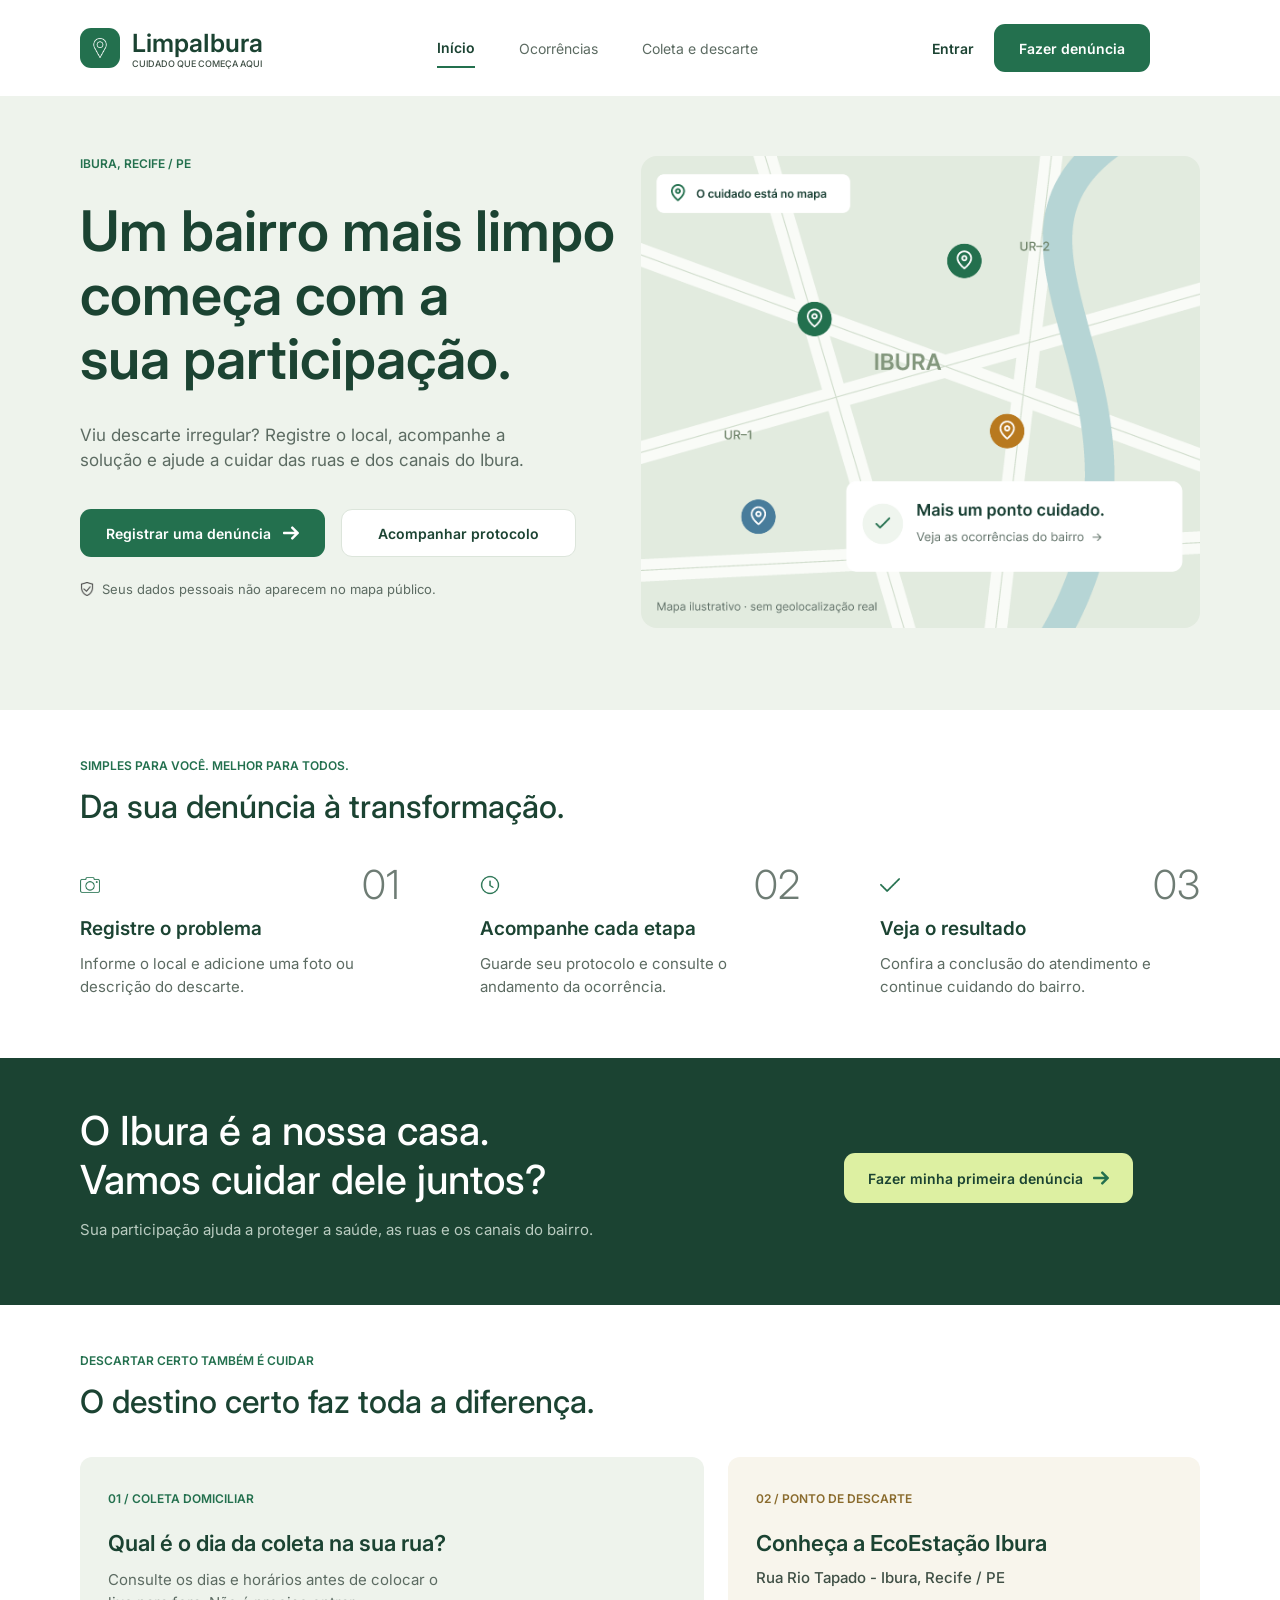
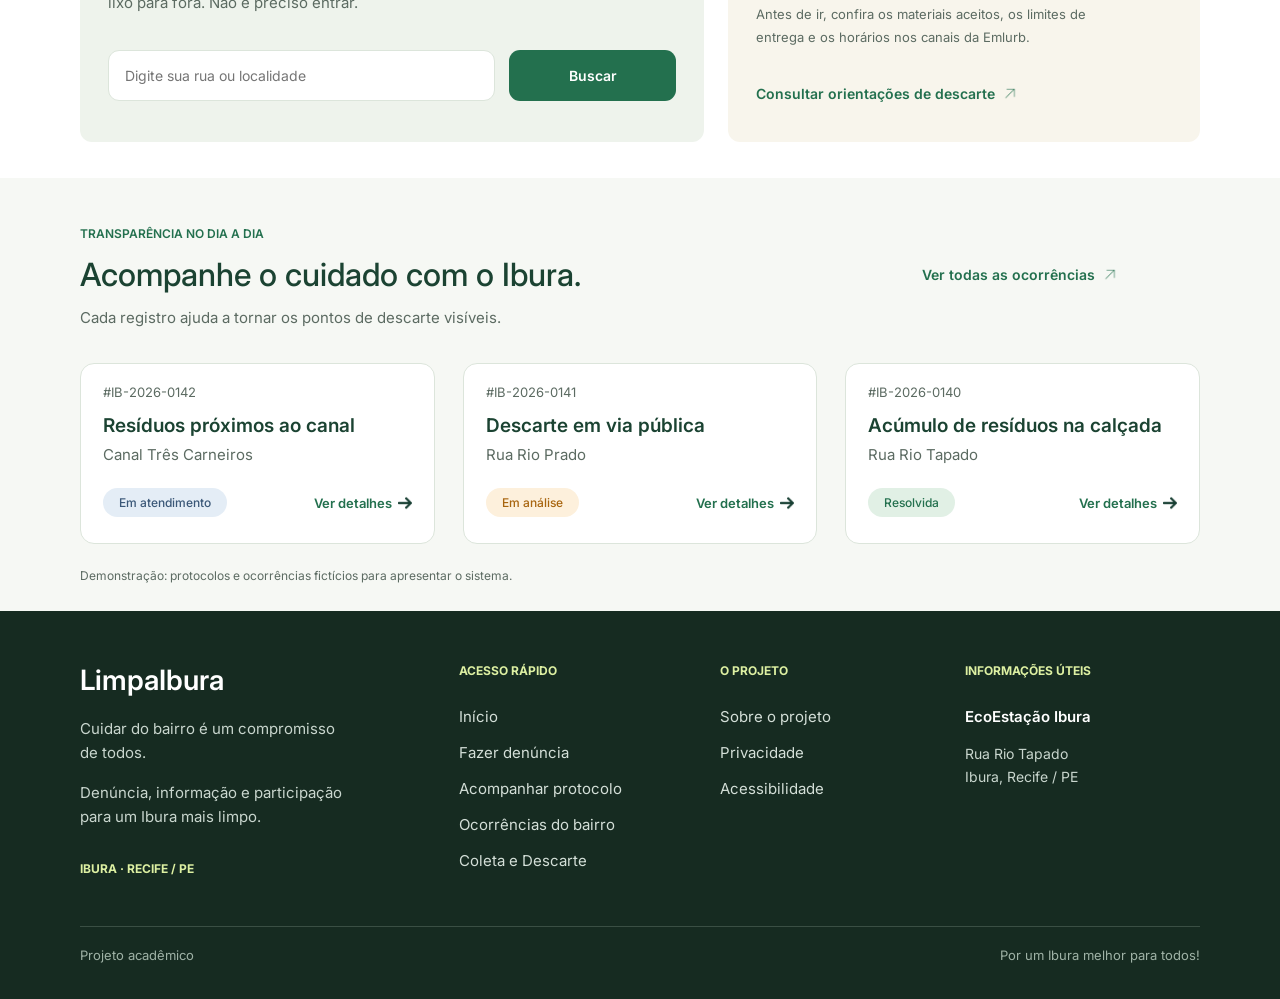
==== commit 64b290a9: "finalização do site" ====
--- a/LINGUAGEM DE MARCAÇÂO E FORMATAÇÃO/index.html
+++ b/LINGUAGEM DE MARCAÇÂO E FORMATAÇÃO/index.html
@@ -30,7 +30,7 @@
         </nav>
 
         <div class="g-03_header-botao">
-            <button class="g-03_header-botao-entrar" type="button">Entrar</button>
+            <a href="login.html" class="g-03_header-botao-entrar" type="button">Entrar</a>
             <button class="g-03_header-botao-fazerdenuncia" type="button">Fazer denúncia</button>
         </div>
     </header>
--- a/LINGUAGEM DE MARCAÇÂO E FORMATAÇÃO/css/style.css
+++ b/LINGUAGEM DE MARCAÇÂO E FORMATAÇÃO/css/style.css
@@ -75,6 +75,7 @@
     flex-direction: row;
     list-style: none;
     gap: 44px;
+    align-items: center;
 }
 .g-02_header-navegacao{
     display: flex;
@@ -82,6 +83,7 @@
     font-size: 14px;
     color: #5C6B62;
     font-weight: 400;
+    height: 40px;
 }
 .g-02_header-navegacao-ativo{
     display: flex;
@@ -90,6 +92,7 @@
     color: #1B4332;
     font-weight: 600;
     border-bottom: 2px solid #23704E;
+    height: 40px;
 }
 .g-03_header-botao{
     width: max-content;
@@ -1179,3 +1182,947 @@
     width: 16px;
     height: 16px;
 }
+
+/* ===================================================== */
+/* ======= PÁGINAS: LOGIN, CADASTRO E COLETA/DESCARTE ==== */
+/* ===================================================== */
+
+/* ===== 15 - LOGIN ===== */
+.g-15_login{
+    display: flex;
+    height: 840px;
+    background-color: #FFFFFF;
+}
+.g-15_login-imagem{
+    width: 688px;
+    height: 840px;
+    border-radius: 0px 100px 100px 0px;
+    box-shadow: 4px 0px 10px #E3E8E2;
+}
+.g-15_login-form{
+    width: 480px;
+    margin-left: 113px;
+    align-self: center;
+}
+.g-15_voltar{
+    display: flex;
+    align-items: center;
+    gap: 8px;
+    width: max-content;
+}
+.g-15_voltar-seta{
+    width: 14px;
+    height: 14px;
+}
+.g-15_voltar-texto{
+    font-size: 14px;
+    font-weight: 500;
+    color: #23704E;
+}
+.g-15_titulo{
+    font-size: 34px;
+    font-weight: 700;
+    line-height: 42px;
+    color: #1B4332;
+    margin-top: 50px;
+}
+.g-15_subtitulo{
+    font-size: 15px;
+    line-height: 22px;
+    color: #5C6B62;
+    margin-top: 8px;
+}
+.g-15_label-email{
+    font-size: 14px;
+    font-weight: 500;
+    line-height: 18px;
+    color: #1B4332;
+    margin-top: 28px;
+}
+.g-15_label-senha{
+    font-size: 14px;
+    font-weight: 500;
+    line-height: 18px;
+    color: #1B4332;
+    margin-top: 20px;
+}
+.g-15_input{
+    display: block;
+    width: 480px;
+    height: 51px;
+    padding: 0px 18px;
+    margin-top: 10px;
+    background-color: #FFFFFF;
+    border: 1px solid #DCE5DB;
+    border-radius: 10px;
+    font-size: 15px;
+    color: #1B4332;
+}
+.g-15_senha{
+    display: flex;
+    justify-content: space-between;
+    align-items: center;
+    width: 480px;
+    height: 51px;
+    padding: 0px 20px 0px 18px;
+    margin-top: 10px;
+    background-color: #FFFFFF;
+    border: 1px solid #DCE5DB;
+    border-radius: 10px;
+}
+.g-15_senha-input{
+    width: 380px;
+    border: none;
+    outline: none;
+    font-size: 15px;
+    color: #1B4332;
+}
+.g-15_senha-icone{
+    width: 20px;
+    height: 20px;
+}
+.g-15_opcoes{
+    display: flex;
+    justify-content: space-between;
+    align-items: center;
+    margin-top: 23px;
+    padding-right: 29px;
+}
+.g-15_manter{
+    display: flex;
+    align-items: center;
+    gap: 11px;
+}
+.g-15_manter-caixa{
+    width: 18px;
+    height: 18px;
+}
+.g-15_manter-texto{
+    font-size: 14px;
+    color: #5C6B62;
+}
+.g-15_esqueci{
+    font-size: 14px;
+    font-weight: 600;
+    color: #23704E;
+}
+.g-15_botao{
+    display: flex;
+    justify-content: center;
+    align-items: center;
+    gap: 8px;
+    width: 480px;
+    height: 52px;
+    margin-top: 25px;
+    background-color: #23704E;
+    border: none;
+    border-radius: 10px;
+    font-size: 16px;
+    font-weight: 600;
+    color: #FFFFFF;
+}
+.g-15_botao-seta{
+    width: 16px;
+    height: 16px;
+}
+.g-15_cadastro{
+    display: flex;
+    justify-content: space-between;
+    margin-top: 25px;
+    padding-right: 67px;
+}
+.g-15_cadastro-texto{
+    font-size: 15px;
+    line-height: 20px;
+    color: #5C6B62;
+}
+.g-15_cadastro-link{
+    font-size: 15px;
+    font-weight: 600;
+    line-height: 20px;
+    color: #23704E;
+}
+.g-15_linha{
+    width: 480px;
+    border: none;
+    border-top: 1px solid #DCE5DB;
+    margin-top: 31px;
+}
+.g-15_consulta-titulo{
+    font-size: 14px;
+    font-weight: 500;
+    line-height: 18px;
+    color: #1B4332;
+    margin-top: 24px;
+}
+.g-15_consulta-link{
+    display: flex;
+    align-items: center;
+    gap: 10px;
+    width: max-content;
+    margin-top: 9px;
+}
+.g-15_consulta-link-texto{
+    font-size: 14px;
+    line-height: 20px;
+    color: #23704E;
+}
+.g-15_consulta-link-seta{
+    width: 14px;
+    height: 14px;
+}
+
+/* ===== 16 - CADASTRO ===== */
+.g-16_cadastro{
+    display: flex;
+    height: 840px;
+    background-color: #FFFFFF;
+}
+.g-16_cadastro-imagem{
+    width: 688px;
+    height: 840px;
+    border-radius: 0px 100px 100px 0px;
+    box-shadow: 4px 0px 10px #E3E8E2;
+}
+.g-16_form{
+    width: 480px;
+    margin-left: 113px;
+    padding-top: 47px;
+}
+.g-16_voltar{
+    display: flex;
+    align-items: center;
+    gap: 8px;
+    width: max-content;
+}
+.g-16_voltar-seta{
+    width: 14px;
+    height: 14px;
+}
+.g-16_voltar-texto{
+    font-size: 14px;
+    font-weight: 500;
+    color: #23704E;
+}
+.g-16_titulo{
+    font-size: 34px;
+    font-weight: 700;
+    line-height: 42px;
+    color: #1B4332;
+    margin-top: 18px;
+}
+.g-16_subtitulo{
+    font-size: 15px;
+    line-height: 22px;
+    color: #5C6B62;
+    margin-top: 11px;
+}
+.g-16_label-nome{
+    font-size: 14px;
+    font-weight: 500;
+    line-height: 18px;
+    color: #1B4332;
+    margin-top: 10px;
+}
+.g-16_label-tipo{
+    font-size: 14px;
+    font-weight: 500;
+    line-height: 18px;
+    color: #1B4332;
+    margin-top: 15px;
+}
+.g-16_label-senha{
+    font-size: 14px;
+    font-weight: 500;
+    line-height: 18px;
+    color: #1B4332;
+    margin-top: 14px;
+}
+.g-16_label-confirmar{
+    font-size: 14px;
+    font-weight: 500;
+    line-height: 18px;
+    color: #1B4332;
+    margin-top: 14px;
+}
+.g-16_input-nome{
+    display: block;
+    width: 480px;
+    height: 47px;
+    padding: 0px 18px;
+    margin-top: 7px;
+    background-color: #FFFFFF;
+    border: 1px solid #DCE5DB;
+    border-radius: 10px;
+    font-size: 15px;
+    color: #1B4332;
+}
+.g-16_abas{
+    display: flex;
+    width: 480px;
+    height: 31px;
+    padding: 2px;
+    margin-top: 10px;
+    background-color: #EEF3EC;
+    border-radius: 8px;
+}
+.g-16_aba-ativa{
+    width: 238px;
+    height: 27px;
+    background-color: #FFFFFF;
+    border: 1px solid #DCE5DB;
+    border-radius: 6px;
+    font-size: 13px;
+    font-weight: 600;
+    color: #23704E;
+}
+.g-16_aba{
+    width: 238px;
+    height: 27px;
+    background-color: transparent;
+    border: none;
+    font-size: 13px;
+    color: #5C6B62;
+}
+.g-16_input-contato{
+    display: block;
+    width: 480px;
+    height: 47px;
+    padding: 0px 18px;
+    margin-top: 11px;
+    background-color: #FFFFFF;
+    border: 1px solid #DCE5DB;
+    border-radius: 10px;
+    font-size: 15px;
+    color: #1B4332;
+}
+.g-16_senha{
+    display: flex;
+    justify-content: space-between;
+    align-items: center;
+    width: 480px;
+    height: 47px;
+    padding: 0px 20px 0px 18px;
+    margin-top: 8px;
+    background-color: #FFFFFF;
+    border: 1px solid #DCE5DB;
+    border-radius: 10px;
+}
+.g-16_senha-input{
+    width: 380px;
+    border: none;
+    outline: none;
+    font-size: 15px;
+    color: #1B4332;
+}
+.g-16_senha-icone{
+    width: 20px;
+    height: 20px;
+}
+.g-16_ajuda{
+    font-size: 12px;
+    line-height: 14px;
+    color: #5C6B62;
+    margin-top: 8px;
+}
+.g-16_check-termos{
+    display: flex;
+    align-items: flex-start;
+    gap: 11px;
+    margin-top: 14px;
+}
+.g-16_check-novidades{
+    display: flex;
+    align-items: flex-start;
+    gap: 11px;
+    margin-top: 11px;
+}
+.g-16_check-caixa{
+    width: 18px;
+    height: 18px;
+    margin-top: 1px;
+}
+.g-16_check-texto-verde{
+    font-size: 13px;
+    line-height: 20px;
+    color: #23704E;
+}
+.g-16_check-texto{
+    font-size: 13px;
+    line-height: 20px;
+    color: #5C6B62;
+}
+.g-16_botao{
+    display: flex;
+    justify-content: center;
+    align-items: center;
+    gap: 8px;
+    width: 480px;
+    height: 48px;
+    margin-top: 17px;
+    background-color: #23704E;
+    border: none;
+    border-radius: 10px;
+    font-size: 15px;
+    font-weight: 600;
+    color: #FFFFFF;
+}
+.g-16_botao-seta{
+    width: 16px;
+    height: 16px;
+}
+.g-16_entrar{
+    display: flex;
+    justify-content: space-between;
+    margin-top: 21px;
+    padding-right: 15px;
+}
+.g-16_entrar-texto{
+    font-size: 14px;
+    line-height: 20px;
+    color: #5C6B62;
+}
+.g-16_entrar-link{
+    font-size: 14px;
+    font-weight: 600;
+    line-height: 20px;
+    color: #23704E;
+}
+
+/* ===== 17 - COLETA E DESCARTE: TÍTULO ===== */
+.g-17_titulo{
+    background-color: #EEF3EC;
+    padding: 26px 80px 29px 80px;
+}
+.g-17_titulo-caminho{
+    font-size: 12px;
+    color: #5C6B62;
+}
+.g-17_titulo-h1{
+    font-size: 38px;
+    font-weight: 600;
+    line-height: 46px;
+    color: #1B4332;
+    margin-top: 19px;
+}
+.g-17_titulo-texto{
+    font-size: 16px;
+    line-height: 24px;
+    color: #5C6B62;
+    margin-top: 22px;
+}
+.g-17_titulo-info{
+    display: flex;
+    align-items: center;
+    gap: 12px;
+    margin-top: 27px;
+}
+.g-17_titulo-selo{
+    display: flex;
+    align-items: center;
+    height: 28px;
+    padding: 0px 16px;
+    background-color: #DCEADB;
+    border-radius: 6px;
+    font-size: 11px;
+    font-weight: 600;
+    color: #23704E;
+}
+.g-17_titulo-info-texto{
+    font-size: 13px;
+    color: #5C6B62;
+}
+
+/* ===== 18 - COLETA E DESCARTE: CONSULTAR COLETA ===== */
+.g-18_consulta{
+    display: flex;
+    gap: 22px;
+    padding: 40px 80px 44px 80px;
+    background-color: #FFFFFF;
+}
+.g-18_busca-card{
+    width: 775px;
+    height: 331px;
+    padding: 26px 27px 27px 27px;
+    background-color: #FFFFFF;
+    border: 1px solid #DCE5DB;
+    border-radius: 10px;
+}
+.g-18_busca-titulo-linha{
+    display: flex;
+    align-items: center;
+    gap: 12px;
+}
+.g-18_busca-titulo-icone{
+    width: 24px;
+    height: 24px;
+}
+.g-18_busca-titulo{
+    font-size: 22px;
+    font-weight: 600;
+    line-height: 28px;
+    color: #1B4332;
+}
+.g-18_busca-texto{
+    font-size: 15px;
+    line-height: 22px;
+    color: #5C6B62;
+    margin-top: 16px;
+}
+.g-18_busca-label{
+    font-size: 14px;
+    font-weight: 500;
+    line-height: 18px;
+    color: #1B4332;
+    margin-top: 20px;
+}
+.g-18_busca-linha{
+    display: flex;
+    gap: 16px;
+    margin-top: 11px;
+}
+.g-18_busca-caixa{
+    display: flex;
+    align-items: center;
+    gap: 10px;
+    width: 503px;
+    height: 50px;
+    padding: 0px 16px;
+    background-color: #FFFFFF;
+    border: 1px solid #DCE5DB;
+    border-radius: 10px;
+}
+.g-18_busca-caixa-icone{
+    width: 16px;
+    height: 16px;
+}
+.g-18_busca-caixa-input{
+    width: 440px;
+    border: none;
+    outline: none;
+    font-size: 14px;
+    color: #1B4332;
+}
+.g-18_busca-botao{
+    display: flex;
+    justify-content: center;
+    align-items: center;
+    gap: 8px;
+    width: 200px;
+    height: 50px;
+    background-color: #23704E;
+    border: none;
+    border-radius: 10px;
+    font-size: 14px;
+    font-weight: 600;
+    color: #FFFFFF;
+}
+.g-18_busca-botao-seta{
+    width: 14px;
+    height: 14px;
+}
+.g-18_busca-exemplos{
+    font-size: 13px;
+    line-height: 18px;
+    color: #5C6B62;
+    margin-top: 15px;
+}
+.g-18_busca-aviso{
+    display: flex;
+    gap: 12px;
+    margin-top: 20px;
+    padding-top: 20px;
+    border-top: 1px solid #E6ECE5;
+}
+.g-18_busca-aviso-icone{
+    width: 16px;
+    height: 16px;
+    margin-top: 2px;
+}
+.g-18_busca-aviso-texto{
+    font-size: 13px;
+    line-height: 20px;
+    color: #5C6B62;
+}
+.g-18_cuidados-card{
+    width: 483px;
+    height: 331px;
+    padding: 25px 24px;
+    background-color: #EEF3EC;
+    border-radius: 10px;
+}
+.g-18_cuidados-label{
+    font-size: 12px;
+    font-weight: 600;
+    line-height: 16px;
+    color: #23704E;
+}
+.g-18_cuidados-titulo{
+    font-size: 22px;
+    font-weight: 600;
+    line-height: 28px;
+    color: #1B4332;
+    margin-top: 17px;
+}
+.g-18_cuidados-lista{
+    margin-top: 23px;
+}
+.g-18_cuidado{
+    display: flex;
+    gap: 16px;
+    margin-bottom: 23px;
+}
+.g-18_cuidado-icone{
+    width: 18px;
+    height: 18px;
+    margin-top: 1px;
+}
+.g-18_cuidado-titulo{
+    font-size: 15px;
+    font-weight: 600;
+    line-height: 20px;
+    color: #1B4332;
+}
+.g-18_cuidado-texto{
+    font-size: 13px;
+    line-height: 20px;
+    color: #5C6B62;
+    margin-top: 4px;
+}
+
+/* ===== 19 - COLETA E DESCARTE: PONTOS DE DESCARTE ===== */
+.g-19_pontos{
+    background-color: #F6F8F4;
+    padding: 30px 80px 48px 80px;
+}
+.g-19_pontos-eyebrow{
+    font-size: 12px;
+    font-weight: 600;
+    line-height: 14px;
+    color: #23704E;
+    margin-bottom: 14px;
+}
+.g-19_pontos-titulo{
+    font-size: 28px;
+    font-weight: 600;
+    line-height: 34px;
+    color: #1B4332;
+}
+.g-19_pontos-texto{
+    font-size: 15px;
+    line-height: 22px;
+    color: #5C6B62;
+    margin-top: 13px;
+}
+.g-19_filtro{
+    display: flex;
+    justify-content: space-between;
+    align-items: center;
+    margin-top: 20px;
+}
+.g-19_filtro-esquerda{
+    display: flex;
+    align-items: center;
+    gap: 11px;
+}
+.g-19_filtro-label{
+    font-size: 13px;
+    color: #5C6B62;
+    margin-right: 51px;
+}
+.g-19_chip-ativo{
+    height: 33px;
+    padding: 0px 20px;
+    background-color: #23704E;
+    border: 1px solid #23704E;
+    border-radius: 8px;
+    font-size: 13px;
+    font-weight: 600;
+    color: #FFFFFF;
+}
+.g-19_chip{
+    height: 33px;
+    padding: 0px 20px;
+    background-color: #FFFFFF;
+    border: 1px solid #DCE5DB;
+    border-radius: 8px;
+    font-size: 13px;
+    color: #1B4332;
+}
+.g-19_filtro-total{
+    font-size: 13px;
+    color: #5C6B62;
+    margin-right: 83px;
+}
+.g-19_cards{
+    display: flex;
+    gap: 24px;
+    margin-top: 22px;
+}
+.g-19_ponto{
+    width: 625px;
+    height: 283px;
+    padding: 22px 26px 19px 26px;
+    background-color: #FFFFFF;
+    border: 1px solid #DCE5DB;
+    border-radius: 10px;
+}
+.g-19_ponto-label{
+    font-size: 12px;
+    font-weight: 600;
+    line-height: 14px;
+    color: #23704E;
+}
+.g-19_ponto-titulo{
+    font-size: 24px;
+    font-weight: 600;
+    line-height: 30px;
+    color: #1B4332;
+    margin-top: 17px;
+}
+.g-19_ponto-endereco{
+    font-size: 14px;
+    line-height: 20px;
+    color: #5C6B62;
+    margin-top: 12px;
+}
+.g-19_ponto-antes{
+    font-size: 13px;
+    font-weight: 600;
+    line-height: 18px;
+    color: #1B4332;
+    margin-top: 19px;
+}
+.g-19_ponto-texto{
+    font-size: 14px;
+    line-height: 24px;
+    color: #5C6B62;
+    margin-top: 8px;
+}
+.g-19_ponto-botoes{
+    display: flex;
+    gap: 12px;
+    margin-top: 16px;
+}
+.g-19_ponto-botao-verde{
+    display: flex;
+    align-items: center;
+    gap: 8px;
+    height: 40px;
+    padding: 0px 16px;
+    background-color: #23704E;
+    border: none;
+    border-radius: 8px;
+    font-size: 13px;
+    font-weight: 600;
+    color: #FFFFFF;
+}
+.g-19_ponto-botao-branco{
+    display: flex;
+    align-items: center;
+    gap: 8px;
+    height: 40px;
+    padding: 0px 16px;
+    background-color: #FFFFFF;
+    border: 1px solid #DCE5DB;
+    border-radius: 8px;
+    font-size: 13px;
+    font-weight: 600;
+    color: #1B4332;
+}
+.g-19_ponto-botao-seta{
+    width: 14px;
+    height: 14px;
+}
+.g-19_mapa{
+    width: 634px;
+    height: 283px;
+    border-radius: 10px;
+}
+
+/* ===== 20 - COLETA E DESCARTE: GUIA DE DESCARTE ===== */
+.g-20_guia{
+    background-color: #FFFFFF;
+    padding: 35px 80px 20px 80px;
+}
+.g-20_guia-eyebrow{
+    font-size: 12px;
+    font-weight: 600;
+    line-height: 14px;
+    color: #23704E;
+    margin-bottom: 16px;
+}
+.g-20_guia-titulo{
+    font-size: 28px;
+    font-weight: 600;
+    line-height: 34px;
+    color: #1B4332;
+}
+.g-20_guia-texto{
+    font-size: 15px;
+    line-height: 22px;
+    color: #5C6B62;
+    margin-top: 10px;
+}
+.g-20_linha-1{
+    display: flex;
+    gap: 25px;
+    margin-top: 24px;
+}
+.g-20_linha-2{
+    display: flex;
+    gap: 25px;
+    margin-top: 18px;
+}
+.g-20_card{
+    width: 410px;
+    height: 213px;
+    padding: 22px 22px 15px 22px;
+    background-color: #FFFFFF;
+    border: 1px solid #DCE5DB;
+    border-radius: 10px;
+}
+.g-20_card-topo{
+    display: flex;
+    align-items: center;
+    gap: 14px;
+}
+.g-20_card-icone{
+    display: flex;
+    justify-content: center;
+    align-items: center;
+    width: 40px;
+    height: 40px;
+    background-color: #EEF3EC;
+    border-radius: 8px;
+}
+.g-20_card-icone-img{
+    width: 20px;
+    height: 20px;
+}
+.g-20_card-titulo{
+    font-size: 18px;
+    font-weight: 600;
+    color: #1B4332;
+}
+.g-20_card-texto{
+    font-size: 14px;
+    line-height: 22px;
+    color: #5C6B62;
+    margin-top: 22px;
+}
+.g-20_card-destino{
+    margin-top: 20px;
+    padding-top: 12px;
+    border-top: 1px solid #E6ECE5;
+}
+.g-20_card-destino-label{
+    font-size: 11px;
+    font-weight: 600;
+    line-height: 14px;
+    color: #5C6B62;
+}
+.g-20_card-destino-texto{
+    font-size: 13px;
+    font-weight: 600;
+    line-height: 18px;
+    color: #23704E;
+    margin-top: 4px;
+}
+.g-20_guia-aviso{
+    font-size: 13px;
+    line-height: 18px;
+    color: #5C6B62;
+    margin-top: 20px;
+}
+
+/* ===== 21 - COLETA E DESCARTE: DÚVIDAS ===== */
+.g-21_duvidas{
+    display: flex;
+    background-color: #F6F8F4;
+    padding: 19px 80px 23px 80px;
+}
+.g-21_duvidas-esquerda{
+    width: 481px;
+}
+.g-21_duvidas-eyebrow{
+    font-size: 12px;
+    font-weight: 600;
+    line-height: 14px;
+    color: #23704E;
+    margin-top: 24px;
+}
+.g-21_duvidas-titulo{
+    font-size: 30px;
+    font-weight: 600;
+    line-height: 35px;
+    color: #1B4332;
+    margin-top: 23px;
+}
+.g-21_duvidas-texto{
+    font-size: 15px;
+    line-height: 26px;
+    color: #5C6B62;
+    margin-top: 22px;
+}
+.g-21_duvidas-direita{
+    width: 799px;
+}
+.g-21_faq-item{
+    padding: 14px 0px;
+    border-bottom: 1px solid #DCE5DB;
+}
+.g-21_faq-ultimo{
+    padding: 14px 0px;
+}
+.g-21_faq-pergunta{
+    font-size: 16px;
+    font-weight: 600;
+    line-height: 22px;
+    color: #1B4332;
+}
+.g-21_faq-resposta{
+    font-size: 14px;
+    line-height: 22px;
+    color: #5C6B62;
+    margin-top: 6px;
+}
+
+/* ===== 22 - COLETA E DESCARTE: CHAMADA FINAL ===== */
+.g-22_chamada{
+    display: flex;
+    justify-content: space-between;
+    align-items: center;
+    background-color: #EEF3EC;
+    padding: 46px 50px 47px 80px;
+}
+.g-22_chamada-titulo{
+    font-size: 22px;
+    font-weight: 600;
+    line-height: 28px;
+    color: #1B4332;
+}
+.g-22_chamada-texto{
+    font-size: 15px;
+    line-height: 22px;
+    color: #5C6B62;
+    margin-top: 19px;
+}
+.g-22_chamada-botao{
+    display: flex;
+    justify-content: center;
+    align-items: center;
+    gap: 10px;
+    width: 220px;
+    height: 50px;
+    background-color: #23704E;
+    border: none;
+    border-radius: 10px;
+    font-size: 14px;
+    font-weight: 600;
+    color: #FFFFFF;
+}
+.g-22_chamada-botao-seta{
+    width: 16px;
+    height: 16px;
+}
